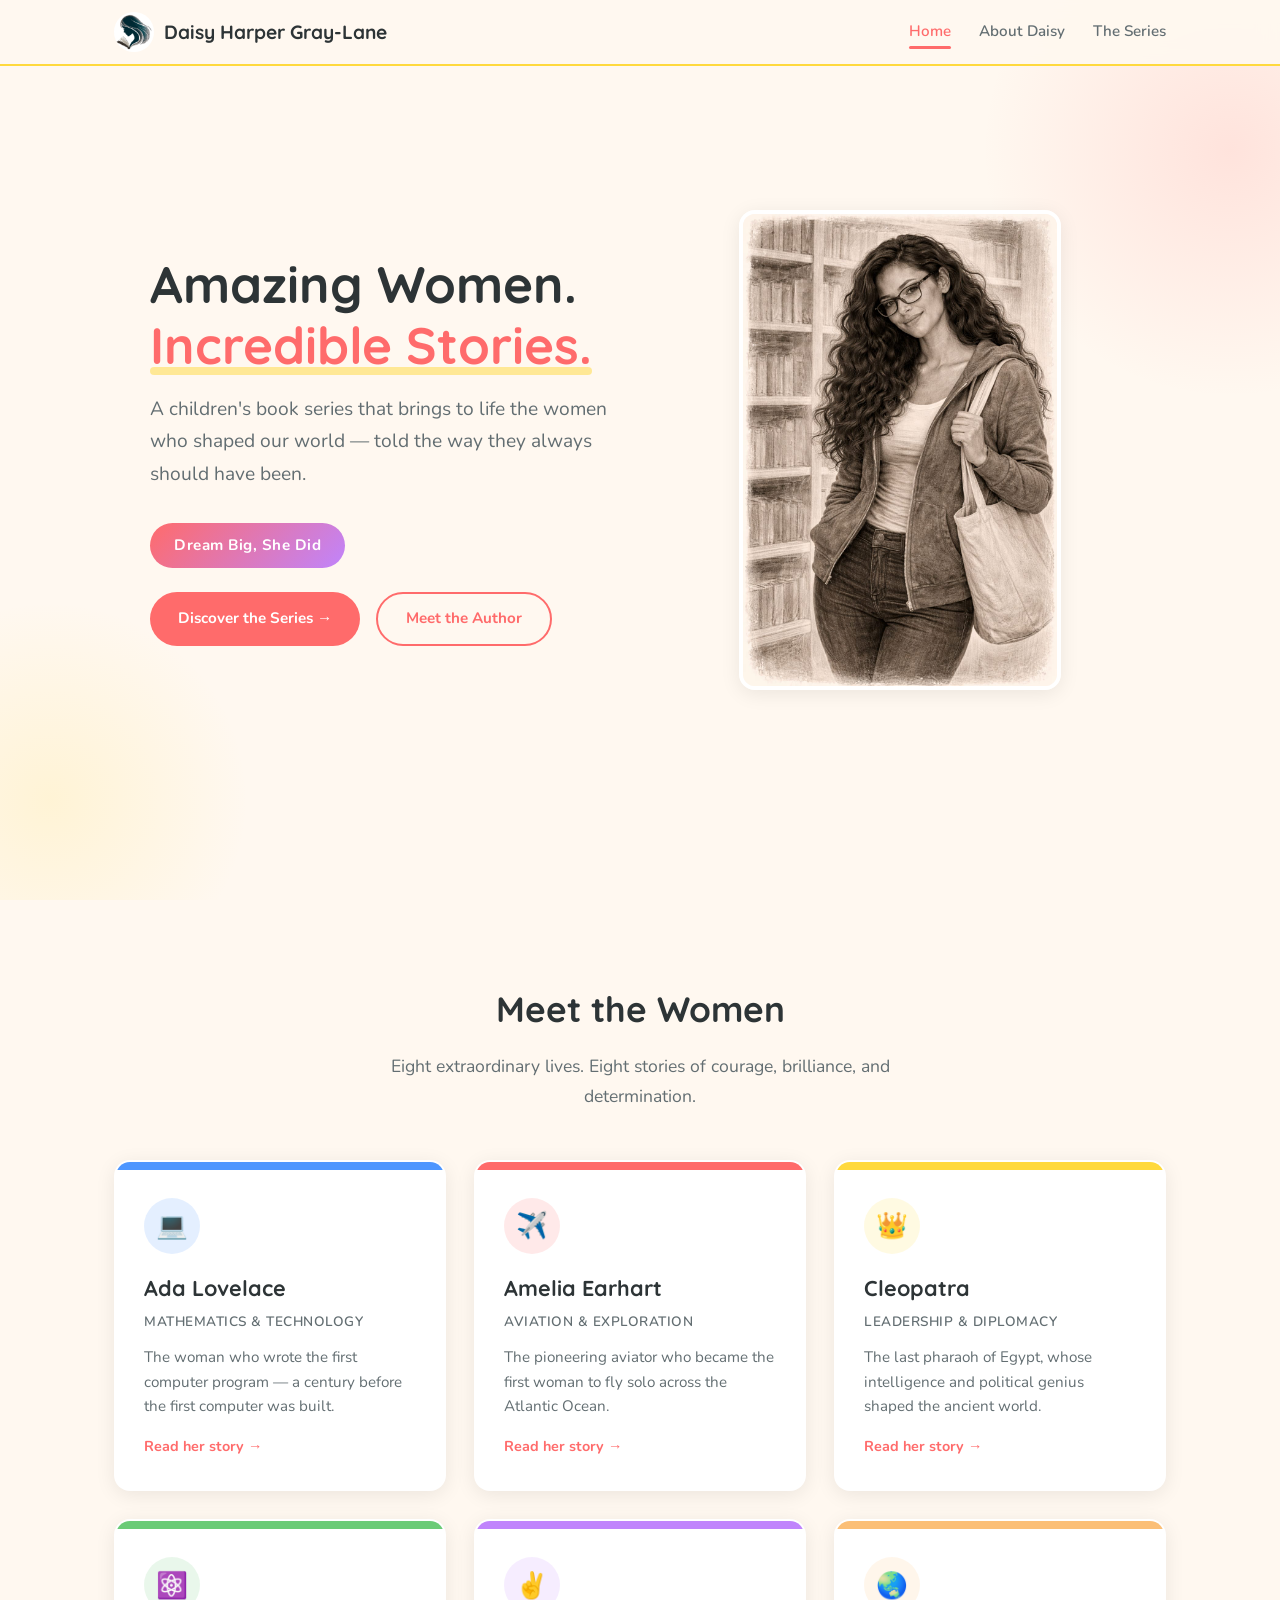
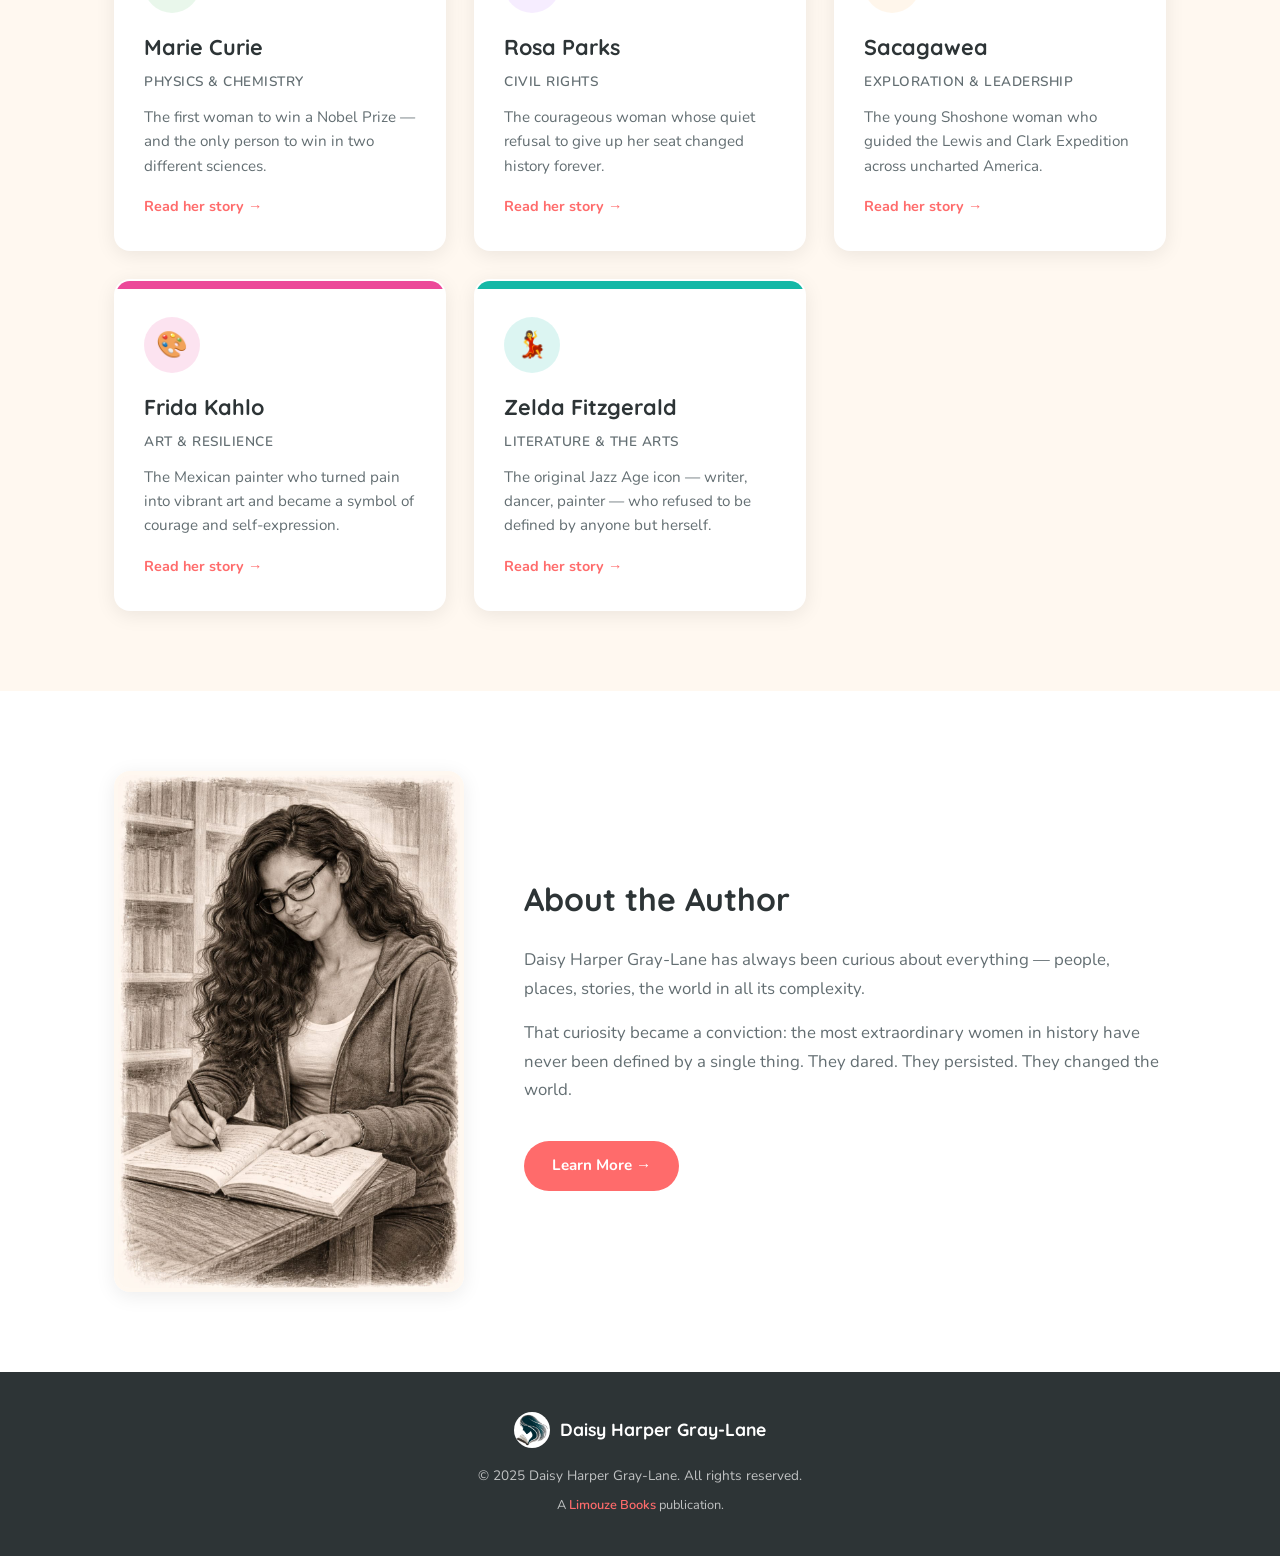
==== index.html @ cc04d556 "Update footer credit from Tonton Gug Studio to Limouze Books on all pages" ====
<!DOCTYPE html>
<html lang="en">
<head>
  <meta charset="UTF-8">
  <meta name="viewport" content="width=device-width, initial-scale=1.0">
  <title>Daisy Harper Gray-Lane | Dream Big, She Did</title>
  <meta name="description" content="Children's book series celebrating amazing women who changed the world. Written by Daisy Harper Gray-Lane.">
  <link rel="icon" href="assets/logo.png" type="image/png">
  <link rel="preconnect" href="https://fonts.googleapis.com">
  <link rel="preconnect" href="https://fonts.gstatic.com" crossorigin>
  <link href="https://fonts.googleapis.com/css2?family=Nunito:wght@400;600;700&family=Quicksand:wght@500;600;700&display=swap" rel="stylesheet">
  <link rel="stylesheet" href="style.css">
</head>
<body>

  <!-- NAVBAR -->
  <nav class="navbar">
    <div class="container">
      <a href="index.html" class="nav-logo">
        <img src="assets/logo.png" alt="Daisy Harper Gray-Lane logo">
        <span>Daisy Harper Gray-Lane</span>
      </a>
      <button class="nav-toggle" aria-label="Toggle menu">&#9776;</button>
      <div class="nav-links">
        <a href="index.html" class="active">Home</a>
        <a href="about.html">About Daisy</a>
        <a href="books.html">The Series</a>
      </div>
    </div>
  </nav>

  <!-- HERO -->
  <section class="hero">
    <div class="container">
      <div class="hero-text">
        <h1>Amazing Women.<br><span class="highlight">Incredible Stories.</span></h1>
        <p class="subtitle">A children's book series that brings to life the women who shaped our world &mdash; told the way they always should have been.</p>
        <span class="series-badge">Dream Big, She Did</span>
        <div class="btn-group">
          <a href="books.html" class="btn btn-primary">Discover the Series &#8594;</a>
          <a href="about.html" class="btn btn-outline">Meet the Author</a>
        </div>
      </div>
      <div class="hero-image">
        <img src="assets/daisy-standing.jpg" alt="Daisy Harper Gray-Lane">
      </div>
    </div>
  </section>

  <!-- WOMEN PREVIEW -->
  <section>
    <div class="container">
      <h2 class="section-title">Meet the Women</h2>
      <p class="section-subtitle">Eight extraordinary lives. Eight stories of courage, brilliance, and determination.</p>

      <div class="women-grid">

        <a href="ada-lovelace.html" class="woman-card fade-in">
          <div class="card-color color-ada"></div>
          <div class="card-body">
            <div class="card-icon icon-ada">&#128187;</div>
            <h3>Ada Lovelace</h3>
            <div class="card-field">Mathematics &amp; Technology</div>
            <p>The woman who wrote the first computer program &mdash; a century before the first computer was built.</p>
            <span class="card-link">Read her story &#8594;</span>
          </div>
        </a>

        <a href="amelia-earhart.html" class="woman-card fade-in">
          <div class="card-color color-amelia"></div>
          <div class="card-body">
            <div class="card-icon icon-amelia">&#9992;&#65039;</div>
            <h3>Amelia Earhart</h3>
            <div class="card-field">Aviation &amp; Exploration</div>
            <p>The pioneering aviator who became the first woman to fly solo across the Atlantic Ocean.</p>
            <span class="card-link">Read her story &#8594;</span>
          </div>
        </a>

        <a href="cleopatra.html" class="woman-card fade-in">
          <div class="card-color color-cleopatra"></div>
          <div class="card-body">
            <div class="card-icon icon-cleopatra">&#128081;</div>
            <h3>Cleopatra</h3>
            <div class="card-field">Leadership &amp; Diplomacy</div>
            <p>The last pharaoh of Egypt, whose intelligence and political genius shaped the ancient world.</p>
            <span class="card-link">Read her story &#8594;</span>
          </div>
        </a>

        <a href="marie-curie.html" class="woman-card fade-in">
          <div class="card-color color-marie"></div>
          <div class="card-body">
            <div class="card-icon icon-marie">&#9883;&#65039;</div>
            <h3>Marie Curie</h3>
            <div class="card-field">Physics &amp; Chemistry</div>
            <p>The first woman to win a Nobel Prize &mdash; and the only person to win in two different sciences.</p>
            <span class="card-link">Read her story &#8594;</span>
          </div>
        </a>

        <a href="rosa-parks.html" class="woman-card fade-in">
          <div class="card-color color-rosa"></div>
          <div class="card-body">
            <div class="card-icon icon-rosa">&#9996;&#65039;</div>
            <h3>Rosa Parks</h3>
            <div class="card-field">Civil Rights</div>
            <p>The courageous woman whose quiet refusal to give up her seat changed history forever.</p>
            <span class="card-link">Read her story &#8594;</span>
          </div>
        </a>

        <a href="sacagawea.html" class="woman-card fade-in">
          <div class="card-color color-sacagawea"></div>
          <div class="card-body">
            <div class="card-icon icon-sacagawea">&#127759;</div>
            <h3>Sacagawea</h3>
            <div class="card-field">Exploration &amp; Leadership</div>
            <p>The young Shoshone woman who guided the Lewis and Clark Expedition across uncharted America.</p>
            <span class="card-link">Read her story &#8594;</span>
          </div>
        </a>

        <a href="frida-kahlo.html" class="woman-card fade-in">
          <div class="card-color color-frida"></div>
          <div class="card-body">
            <div class="card-icon icon-frida">&#127912;</div>
            <h3>Frida Kahlo</h3>
            <div class="card-field">Art &amp; Resilience</div>
            <p>The Mexican painter who turned pain into vibrant art and became a symbol of courage and self-expression.</p>
            <span class="card-link">Read her story &#8594;</span>
          </div>
        </a>

        <a href="zelda-fitzgerald.html" class="woman-card fade-in">
          <div class="card-color color-zelda"></div>
          <div class="card-body">
            <div class="card-icon icon-zelda">&#128131;</div>
            <h3>Zelda Fitzgerald</h3>
            <div class="card-field">Literature &amp; the Arts</div>
            <p>The original Jazz Age icon &mdash; writer, dancer, painter &mdash; who refused to be defined by anyone but herself.</p>
            <span class="card-link">Read her story &#8594;</span>
          </div>
        </a>

      </div>
    </div>
  </section>

  <!-- ABOUT PREVIEW -->
  <section class="about-section">
    <div class="container">
      <div class="about-grid">
        <img src="assets/daisy-portrait.png" alt="Daisy Harper Gray-Lane" class="about-portrait fade-in">
        <div class="about-text fade-in">
          <h2>About the Author</h2>
          <p>Daisy Harper Gray-Lane has always been curious about everything &mdash; people, places, stories, the world in all its complexity.</p>
          <p>That curiosity became a conviction: the most extraordinary women in history have never been defined by a single thing. They dared. They persisted. They changed the world.</p>
          <a href="about.html" class="btn btn-primary" style="margin-top: 20px;">Learn More &#8594;</a>
        </div>
      </div>
    </div>
  </section>

  <!-- FOOTER -->
  <footer class="footer">
    <div class="container">
      <div class="footer-logo">
        <img src="assets/logo.png" alt="Logo">
        <span>Daisy Harper Gray-Lane</span>
      </div>
      <p>&copy; 2025 Daisy Harper Gray-Lane. All rights reserved.</p>
      <p class="tgs-credit">A <a href="https://limouze-books.vercel.app" target="_blank" rel="noopener">Limouze Books</a> publication.</p>
    </div>
  </footer>

  <script src="main.js"></script>
</body>
</html>
---- style.css ----
/* ===== RESET & BASE ===== */
*, *::before, *::after { box-sizing: border-box; margin: 0; padding: 0; }

:root {
  --coral: #FF6B6B;
  --sunshine: #FFD93D;
  --mint: #6BCB77;
  --sky: #4D96FF;
  --lavender: #C084FC;
  --peach: #FBBF77;
  --rose: #EC4899;
  --teal: #14B8A6;
  --cream: #FFF8F0;
  --dark: #2D3436;
  --gray: #636E72;
  --light-gray: #F0F0F0;
  --white: #FFFFFF;
  --radius: 16px;
  --radius-sm: 10px;
  --shadow: 0 4px 20px rgba(0,0,0,0.08);
  --shadow-hover: 0 8px 30px rgba(0,0,0,0.12);
  --transition: 0.3s ease;
}

html { scroll-behavior: smooth; }

body {
  font-family: 'Nunito', sans-serif;
  color: var(--dark);
  background: var(--cream);
  line-height: 1.7;
  font-size: 17px;
  overflow-x: hidden;
}

img { max-width: 100%; display: block; }
a { text-decoration: none; color: inherit; }
ul { list-style: none; }

.container {
  max-width: 1100px;
  margin: 0 auto;
  padding: 0 24px;
}

/* ===== NAVBAR ===== */
.navbar {
  position: fixed;
  top: 0;
  left: 0;
  right: 0;
  z-index: 100;
  background: rgba(255, 248, 240, 0.95);
  backdrop-filter: blur(10px);
  border-bottom: 2px solid var(--sunshine);
  padding: 12px 0;
}

.navbar .container {
  display: flex;
  align-items: center;
  justify-content: space-between;
}

.nav-logo {
  display: flex;
  align-items: center;
  gap: 10px;
  font-family: 'Quicksand', sans-serif;
  font-weight: 700;
  font-size: 1.2rem;
  color: var(--dark);
}

.nav-logo img {
  width: 40px;
  height: 40px;
  border-radius: 50%;
}

.nav-links {
  display: flex;
  gap: 28px;
  align-items: center;
}

.nav-links a {
  font-weight: 600;
  font-size: 0.95rem;
  color: var(--gray);
  transition: color var(--transition);
  position: relative;
}

.nav-links a::after {
  content: '';
  position: absolute;
  bottom: -4px;
  left: 0;
  width: 0;
  height: 3px;
  background: var(--coral);
  border-radius: 2px;
  transition: width var(--transition);
}

.nav-links a:hover,
.nav-links a.active {
  color: var(--coral);
}

.nav-links a:hover::after,
.nav-links a.active::after {
  width: 100%;
}

.nav-toggle {
  display: none;
  background: none;
  border: none;
  font-size: 1.5rem;
  cursor: pointer;
  color: var(--dark);
}

/* ===== HERO ===== */
.hero {
  min-height: 100vh;
  display: flex;
  align-items: center;
  padding-top: 80px;
  position: relative;
  overflow: hidden;
}

.hero::before {
  content: '';
  position: absolute;
  top: -100px;
  right: -200px;
  width: 500px;
  height: 500px;
  background: radial-gradient(circle, rgba(255,107,107,0.15), transparent 70%);
  border-radius: 50%;
}

.hero::after {
  content: '';
  position: absolute;
  bottom: -100px;
  left: -150px;
  width: 400px;
  height: 400px;
  background: radial-gradient(circle, rgba(255,217,61,0.15), transparent 70%);
  border-radius: 50%;
}

.hero .container {
  display: grid;
  grid-template-columns: 1fr 1fr;
  gap: 60px;
  align-items: center;
  position: relative;
  z-index: 1;
}

.hero-text h1 {
  font-family: 'Quicksand', sans-serif;
  font-size: 3.2rem;
  font-weight: 700;
  line-height: 1.2;
  margin-bottom: 16px;
}

.hero-text h1 .highlight {
  color: var(--coral);
  position: relative;
  display: inline-block;
}

.hero-text h1 .highlight::after {
  content: '';
  position: absolute;
  bottom: 2px;
  left: 0;
  right: 0;
  height: 8px;
  background: var(--sunshine);
  opacity: 0.5;
  border-radius: 4px;
  z-index: -1;
}

.hero-text .subtitle {
  font-size: 1.2rem;
  color: var(--gray);
  margin-bottom: 32px;
  max-width: 460px;
}

.hero-text .series-badge {
  display: inline-flex;
  align-items: center;
  gap: 8px;
  background: linear-gradient(135deg, var(--coral), var(--lavender));
  color: var(--white);
  padding: 10px 24px;
  border-radius: 50px;
  font-weight: 700;
  font-size: 0.95rem;
  letter-spacing: 0.5px;
}

.hero-image {
  display: flex;
  justify-content: center;
}

.hero-image img {
  max-height: 480px;
  border-radius: var(--radius);
  box-shadow: var(--shadow);
  border: 4px solid var(--white);
}

/* ===== BUTTONS ===== */
.btn {
  display: inline-flex;
  align-items: center;
  gap: 8px;
  padding: 12px 28px;
  border-radius: 50px;
  font-weight: 700;
  font-size: 0.95rem;
  transition: all var(--transition);
  cursor: pointer;
  border: none;
}

.btn-primary {
  background: var(--coral);
  color: var(--white);
}

.btn-primary:hover {
  background: #e85555;
  transform: translateY(-2px);
  box-shadow: var(--shadow-hover);
}

.btn-outline {
  background: transparent;
  color: var(--coral);
  border: 2px solid var(--coral);
}

.btn-outline:hover {
  background: var(--coral);
  color: var(--white);
  transform: translateY(-2px);
}

.btn-group {
  display: flex;
  gap: 16px;
  flex-wrap: wrap;
  margin-top: 24px;
}

/* ===== SECTIONS ===== */
section {
  padding: 80px 0;
}

.section-title {
  font-family: 'Quicksand', sans-serif;
  font-size: 2.2rem;
  font-weight: 700;
  text-align: center;
  margin-bottom: 12px;
}

.section-subtitle {
  text-align: center;
  color: var(--gray);
  font-size: 1.1rem;
  margin-bottom: 48px;
  max-width: 600px;
  margin-left: auto;
  margin-right: auto;
}

/* ===== CARDS (Women grid) ===== */
.women-grid {
  display: grid;
  grid-template-columns: repeat(auto-fill, minmax(300px, 1fr));
  gap: 28px;
}

.woman-card {
  background: var(--white);
  border-radius: var(--radius);
  overflow: hidden;
  box-shadow: var(--shadow);
  transition: all var(--transition);
  border: 2px solid transparent;
}

.woman-card:hover {
  transform: translateY(-6px);
  box-shadow: var(--shadow-hover);
  border-color: var(--coral);
}

.woman-card .card-color {
  height: 8px;
}

.woman-card .card-body {
  padding: 28px;
}

.woman-card .card-icon {
  width: 56px;
  height: 56px;
  border-radius: 50%;
  display: flex;
  align-items: center;
  justify-content: center;
  font-size: 1.6rem;
  margin-bottom: 16px;
}

.woman-card h3 {
  font-family: 'Quicksand', sans-serif;
  font-size: 1.35rem;
  font-weight: 700;
  margin-bottom: 4px;
}

.woman-card .card-field {
  font-size: 0.85rem;
  font-weight: 600;
  color: var(--gray);
  margin-bottom: 12px;
  text-transform: uppercase;
  letter-spacing: 0.5px;
}

.woman-card p {
  color: var(--gray);
  font-size: 0.95rem;
  line-height: 1.6;
}

.woman-card .card-link {
  display: inline-flex;
  align-items: center;
  gap: 6px;
  margin-top: 16px;
  font-weight: 700;
  color: var(--coral);
  font-size: 0.9rem;
  transition: gap var(--transition);
}

.woman-card:hover .card-link {
  gap: 10px;
}

/* Individual colors */
.color-ada { background: var(--sky); }
.color-amelia { background: var(--coral); }
.color-cleopatra { background: var(--sunshine); }
.color-marie { background: var(--mint); }
.color-rosa { background: var(--lavender); }
.color-sacagawea { background: var(--peach); }
.color-frida { background: var(--rose); }
.color-zelda { background: var(--teal); }

.icon-ada { background: rgba(77,150,255,0.15); color: var(--sky); }
.icon-amelia { background: rgba(255,107,107,0.15); color: var(--coral); }
.icon-cleopatra { background: rgba(255,217,61,0.15); color: #c9a800; }
.icon-marie { background: rgba(107,203,119,0.15); color: var(--mint); }
.icon-rosa { background: rgba(192,132,252,0.15); color: var(--lavender); }
.icon-sacagawea { background: rgba(251,191,119,0.15); color: #d48a1a; }
.icon-frida { background: rgba(236,72,153,0.15); color: var(--rose); }
.icon-zelda { background: rgba(20,184,166,0.15); color: var(--teal); }

/* ===== ABOUT / BIO ===== */
.about-section {
  background: var(--white);
}

.about-grid {
  display: grid;
  grid-template-columns: 350px 1fr;
  gap: 60px;
  align-items: center;
}

.about-portrait {
  border-radius: var(--radius);
  box-shadow: var(--shadow);
  border: 4px solid var(--cream);
}

.about-text h2 {
  font-family: 'Quicksand', sans-serif;
  font-size: 2rem;
  margin-bottom: 20px;
}

.about-text p {
  color: var(--gray);
  margin-bottom: 16px;
  font-size: 1.05rem;
}

.about-text .signature {
  font-style: italic;
  color: var(--coral);
  font-weight: 600;
  margin-top: 24px;
}

/* ===== WOMAN PAGE (individual) ===== */
.woman-hero {
  padding-top: 100px;
  padding-bottom: 60px;
  position: relative;
}

.woman-hero .hero-content {
  text-align: center;
  max-width: 700px;
  margin: 0 auto;
}

.woman-hero .hero-icon {
  width: 80px;
  height: 80px;
  border-radius: 50%;
  display: flex;
  align-items: center;
  justify-content: center;
  font-size: 2.5rem;
  margin: 0 auto 20px;
}

.woman-hero h1 {
  font-family: 'Quicksand', sans-serif;
  font-size: 2.8rem;
  margin-bottom: 8px;
}

.woman-hero .hero-subtitle {
  font-size: 1.2rem;
  color: var(--gray);
  font-weight: 600;
  margin-bottom: 8px;
}

.woman-hero .hero-field {
  display: inline-block;
  padding: 6px 18px;
  border-radius: 50px;
  font-size: 0.85rem;
  font-weight: 700;
  text-transform: uppercase;
  letter-spacing: 0.5px;
}

/* Timeline */
.timeline {
  max-width: 740px;
  margin: 0 auto;
  position: relative;
  padding-left: 40px;
}

.timeline::before {
  content: '';
  position: absolute;
  left: 15px;
  top: 0;
  bottom: 0;
  width: 3px;
  background: var(--light-gray);
  border-radius: 2px;
}

.timeline-item {
  position: relative;
  margin-bottom: 36px;
}

.timeline-item::before {
  content: '';
  position: absolute;
  left: -31px;
  top: 6px;
  width: 14px;
  height: 14px;
  border-radius: 50%;
  border: 3px solid var(--coral);
  background: var(--white);
}

.timeline-item h3 {
  font-family: 'Quicksand', sans-serif;
  font-size: 1.15rem;
  font-weight: 700;
  margin-bottom: 6px;
}

.timeline-item p {
  color: var(--gray);
  font-size: 0.98rem;
  line-height: 1.7;
}

.timeline-item .year {
  font-size: 0.8rem;
  font-weight: 700;
  color: var(--coral);
  text-transform: uppercase;
  letter-spacing: 1px;
  margin-bottom: 4px;
}

/* Key facts */
.facts-grid {
  display: grid;
  grid-template-columns: repeat(auto-fill, minmax(220px, 1fr));
  gap: 20px;
  max-width: 740px;
  margin: 0 auto;
}

.fact-card {
  background: var(--white);
  border-radius: var(--radius-sm);
  padding: 24px;
  text-align: center;
  box-shadow: var(--shadow);
}

.fact-card .fact-value {
  font-family: 'Quicksand', sans-serif;
  font-size: 2rem;
  font-weight: 700;
  color: var(--coral);
}

.fact-card .fact-label {
  font-size: 0.85rem;
  color: var(--gray);
  margin-top: 4px;
}

/* Quote block */
.quote-block {
  background: var(--white);
  border-left: 4px solid var(--coral);
  border-radius: 0 var(--radius-sm) var(--radius-sm) 0;
  padding: 24px 32px;
  margin: 40px auto;
  max-width: 600px;
  font-style: italic;
  font-size: 1.1rem;
  color: var(--gray);
  box-shadow: var(--shadow);
}

/* Back link */
.back-link {
  display: inline-flex;
  align-items: center;
  gap: 6px;
  font-weight: 700;
  color: var(--coral);
  margin-bottom: 20px;
  transition: gap var(--transition);
}

.back-link:hover { gap: 10px; }

/* Other women nav */
.other-women {
  background: var(--white);
  padding: 60px 0;
}

.other-women-grid {
  display: grid;
  grid-template-columns: repeat(auto-fill, minmax(160px, 1fr));
  gap: 16px;
  max-width: 740px;
  margin: 0 auto;
}

.other-woman-link {
  display: flex;
  flex-direction: column;
  align-items: center;
  gap: 8px;
  padding: 20px 12px;
  border-radius: var(--radius-sm);
  background: var(--cream);
  transition: all var(--transition);
  text-align: center;
}

.other-woman-link:hover {
  transform: translateY(-3px);
  box-shadow: var(--shadow);
}

.other-woman-link .mini-icon {
  width: 44px;
  height: 44px;
  border-radius: 50%;
  display: flex;
  align-items: center;
  justify-content: center;
  font-size: 1.3rem;
}

.other-woman-link span {
  font-weight: 700;
  font-size: 0.85rem;
}

/* ===== FOOTER ===== */
.footer {
  background: var(--dark);
  color: rgba(255,255,255,0.7);
  padding: 40px 0;
  text-align: center;
}

.footer-logo {
  display: flex;
  align-items: center;
  justify-content: center;
  gap: 10px;
  margin-bottom: 16px;
}

.footer-logo img {
  width: 36px;
  height: 36px;
  border-radius: 50%;
}

.footer-logo span {
  font-family: 'Quicksand', sans-serif;
  font-weight: 700;
  color: var(--white);
  font-size: 1.1rem;
}

.footer p {
  font-size: 0.85rem;
}

.footer a {
  color: var(--coral);
  font-weight: 600;
}

.footer .tgs-credit {
  margin-top: 8px;
  font-size: 0.8rem;
}

/* ===== RESPONSIVE ===== */
@media (max-width: 768px) {
  .hero .container {
    grid-template-columns: 1fr;
    text-align: center;
    gap: 40px;
  }

  .hero-text h1 { font-size: 2.4rem; }
  .hero-text .subtitle { margin: 0 auto 24px; }
  .btn-group { justify-content: center; }

  .hero-image { order: -1; }
  .hero-image img { max-height: 320px; }

  .about-grid {
    grid-template-columns: 1fr;
    text-align: center;
  }

  .about-portrait {
    max-width: 280px;
    margin: 0 auto;
  }

  .nav-links {
    display: none;
    position: absolute;
    top: 100%;
    left: 0;
    right: 0;
    background: var(--cream);
    flex-direction: column;
    padding: 20px;
    border-bottom: 2px solid var(--sunshine);
    gap: 16px;
  }

  .nav-links.active { display: flex; }
  .nav-toggle { display: block; }

  .women-grid {
    grid-template-columns: 1fr;
  }

  .woman-hero h1 { font-size: 2rem; }

  .section-title { font-size: 1.8rem; }

  .other-women-grid {
    grid-template-columns: repeat(3, 1fr);
  }
}

@media (max-width: 480px) {
  .other-women-grid {
    grid-template-columns: repeat(2, 1fr);
  }
}

/* ===== ANIMATIONS ===== */
.fade-in {
  opacity: 0;
  transform: translateY(20px);
  transition: opacity 0.6s ease, transform 0.6s ease;
}

.fade-in.visible {
  opacity: 1;
  transform: translateY(0);
}
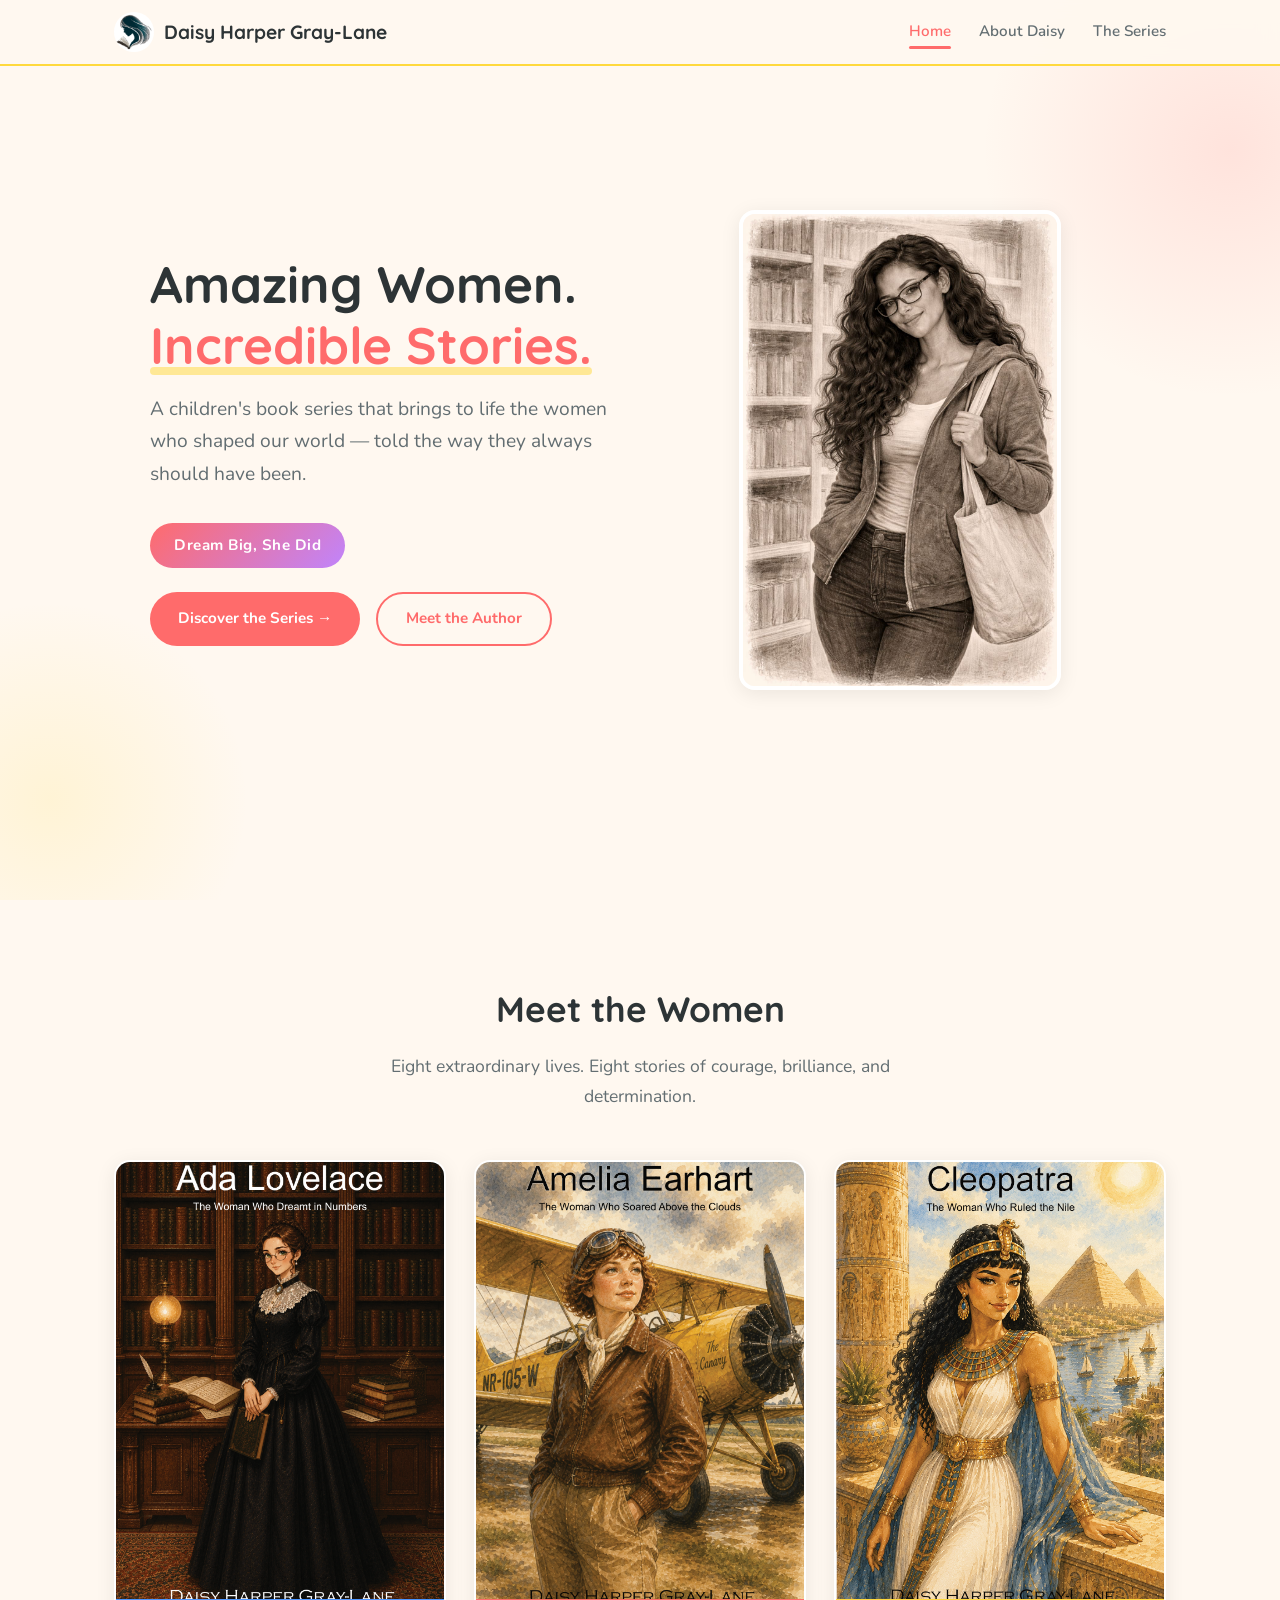
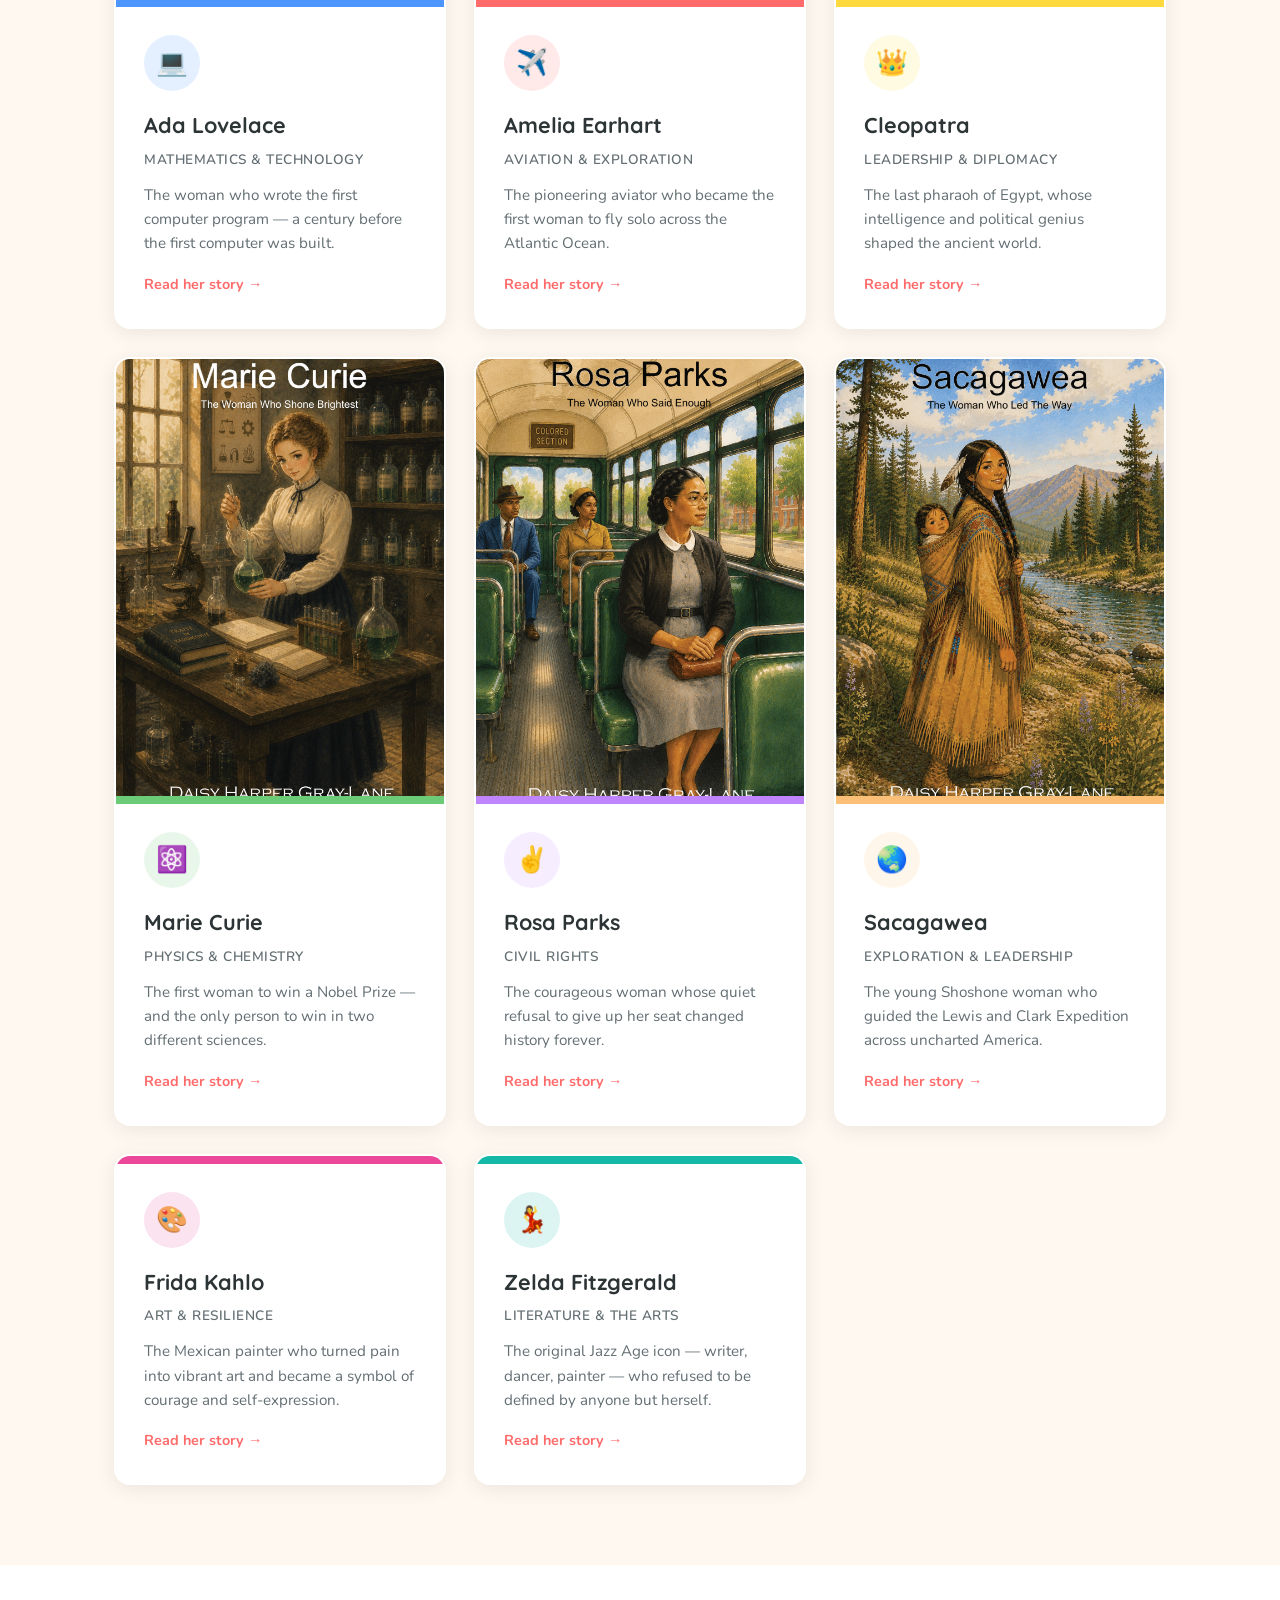
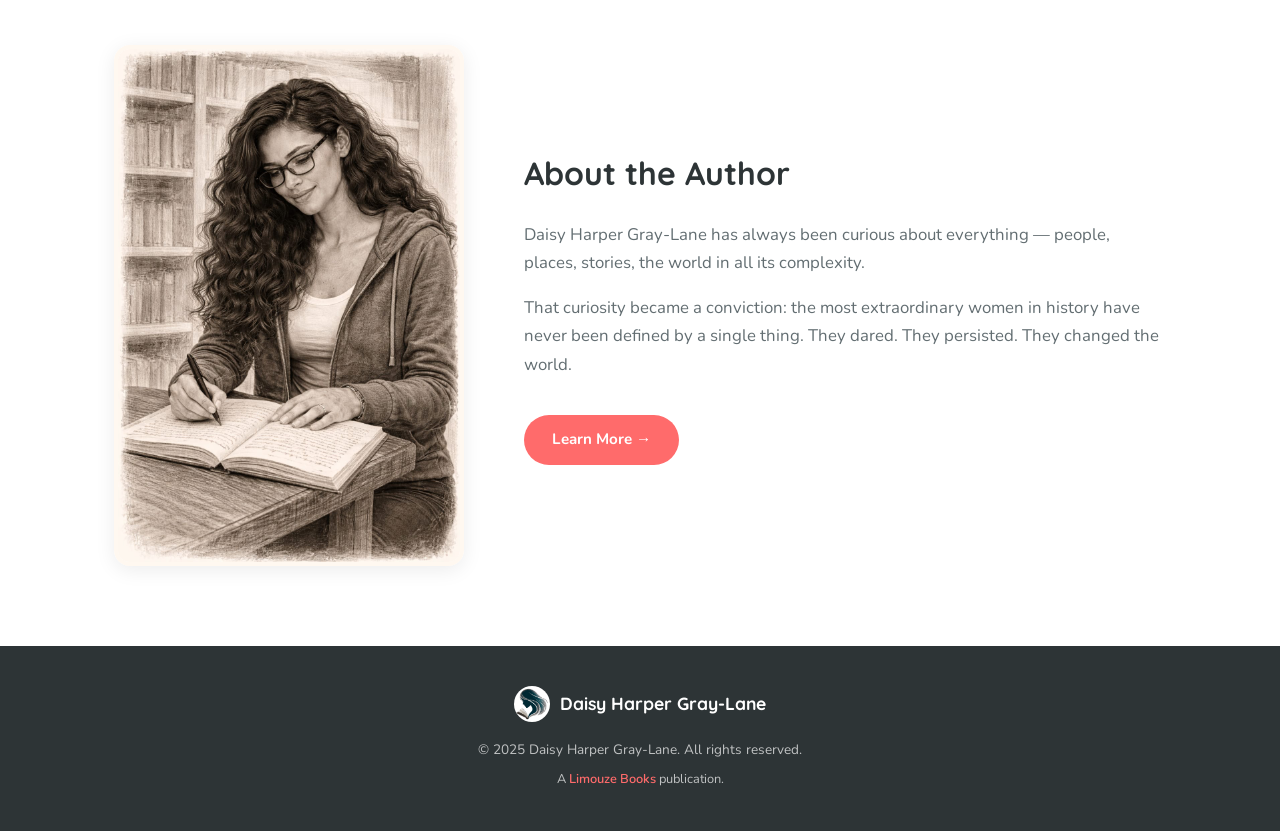
==== commit 15189745: "Update book covers and add cover thumbnails to series cards - Replace 6 cover artworks (Ada, Amelia," ====
--- a/index.html
+++ b/index.html
@@ -56,6 +56,7 @@
       <div class="women-grid">
 
         <a href="ada-lovelace.html" class="woman-card fade-in">
+          <div class="card-cover-thumb"><img src="assets/covers/ada-lovelace.png" alt="Ada Lovelace book cover"></div>
           <div class="card-color color-ada"></div>
           <div class="card-body">
             <div class="card-icon icon-ada">&#128187;</div>
@@ -67,6 +68,7 @@
         </a>
 
         <a href="amelia-earhart.html" class="woman-card fade-in">
+          <div class="card-cover-thumb"><img src="assets/covers/amelia-earhart.png" alt="Amelia Earhart book cover"></div>
           <div class="card-color color-amelia"></div>
           <div class="card-body">
             <div class="card-icon icon-amelia">&#9992;&#65039;</div>
@@ -78,6 +80,7 @@
         </a>
 
         <a href="cleopatra.html" class="woman-card fade-in">
+          <div class="card-cover-thumb"><img src="assets/covers/cleopatra.png" alt="Cleopatra book cover"></div>
           <div class="card-color color-cleopatra"></div>
           <div class="card-body">
             <div class="card-icon icon-cleopatra">&#128081;</div>
@@ -89,6 +92,7 @@
         </a>
 
         <a href="marie-curie.html" class="woman-card fade-in">
+          <div class="card-cover-thumb"><img src="assets/covers/marie-curie.png" alt="Marie Curie book cover"></div>
           <div class="card-color color-marie"></div>
           <div class="card-body">
             <div class="card-icon icon-marie">&#9883;&#65039;</div>
@@ -100,6 +104,7 @@
         </a>
 
         <a href="rosa-parks.html" class="woman-card fade-in">
+          <div class="card-cover-thumb"><img src="assets/covers/rosa-parks.png" alt="Rosa Parks book cover"></div>
           <div class="card-color color-rosa"></div>
           <div class="card-body">
             <div class="card-icon icon-rosa">&#9996;&#65039;</div>
@@ -111,6 +116,7 @@
         </a>
 
         <a href="sacagawea.html" class="woman-card fade-in">
+          <div class="card-cover-thumb"><img src="assets/covers/sacagawea.png" alt="Sacagawea book cover"></div>
           <div class="card-color color-sacagawea"></div>
           <div class="card-body">
             <div class="card-icon icon-sacagawea">&#127759;</div>
--- a/style.css
+++ b/style.css
@@ -529,6 +529,93 @@
   margin-bottom: 4px;
 }
 
+/* Book cover display */
+.book-cover-section {
+  padding: 20px 0 40px;
+}
+
+.book-cover-wrapper {
+  display: flex;
+  justify-content: center;
+  perspective: 1200px;
+}
+
+.book-cover {
+  position: relative;
+  max-width: 300px;
+  width: 100%;
+  border-radius: 6px;
+  overflow: hidden;
+  box-shadow:
+    0 1px 1px rgba(0,0,0,0.15),
+    0 10px 0 -7.5px var(--white),
+    0 10px 1px -6.5px rgba(0,0,0,0.15),
+    0 20px 0 -15px var(--white),
+    0 20px 1px -14px rgba(0,0,0,0.15),
+    0 30px 30px -10px rgba(0,0,0,0.3);
+  transform: rotateY(-8deg) rotateX(2deg);
+  transition: transform 0.5s ease;
+}
+
+.book-cover:hover {
+  transform: rotateY(0) rotateX(0);
+}
+
+.book-cover img {
+  display: block;
+  width: 100%;
+  height: auto;
+}
+
+.book-cover::before {
+  content: '';
+  position: absolute;
+  top: 0;
+  left: 0;
+  width: 8px;
+  height: 100%;
+  background: linear-gradient(90deg, rgba(0,0,0,0.2), transparent);
+  z-index: 2;
+  pointer-events: none;
+}
+
+.book-caption {
+  text-align: center;
+  margin-top: 24px;
+  font-family: 'Quicksand', sans-serif;
+  font-weight: 700;
+  color: var(--gray);
+  font-size: 0.9rem;
+  text-transform: uppercase;
+  letter-spacing: 1.5px;
+}
+
+@media (max-width: 768px) {
+  .book-cover {
+    max-width: 220px;
+    transform: none;
+  }
+}
+
+/* Cover thumb on series cards */
+.card-cover-thumb {
+  width: 100%;
+  aspect-ratio: 3/4;
+  overflow: hidden;
+  background: var(--light-gray);
+}
+
+.card-cover-thumb img {
+  width: 100%;
+  height: 100%;
+  object-fit: cover;
+  transition: transform 0.4s ease;
+}
+
+.woman-card:hover .card-cover-thumb img {
+  transform: scale(1.05);
+}
+
 /* Key facts */
 .facts-grid {
   display: grid;
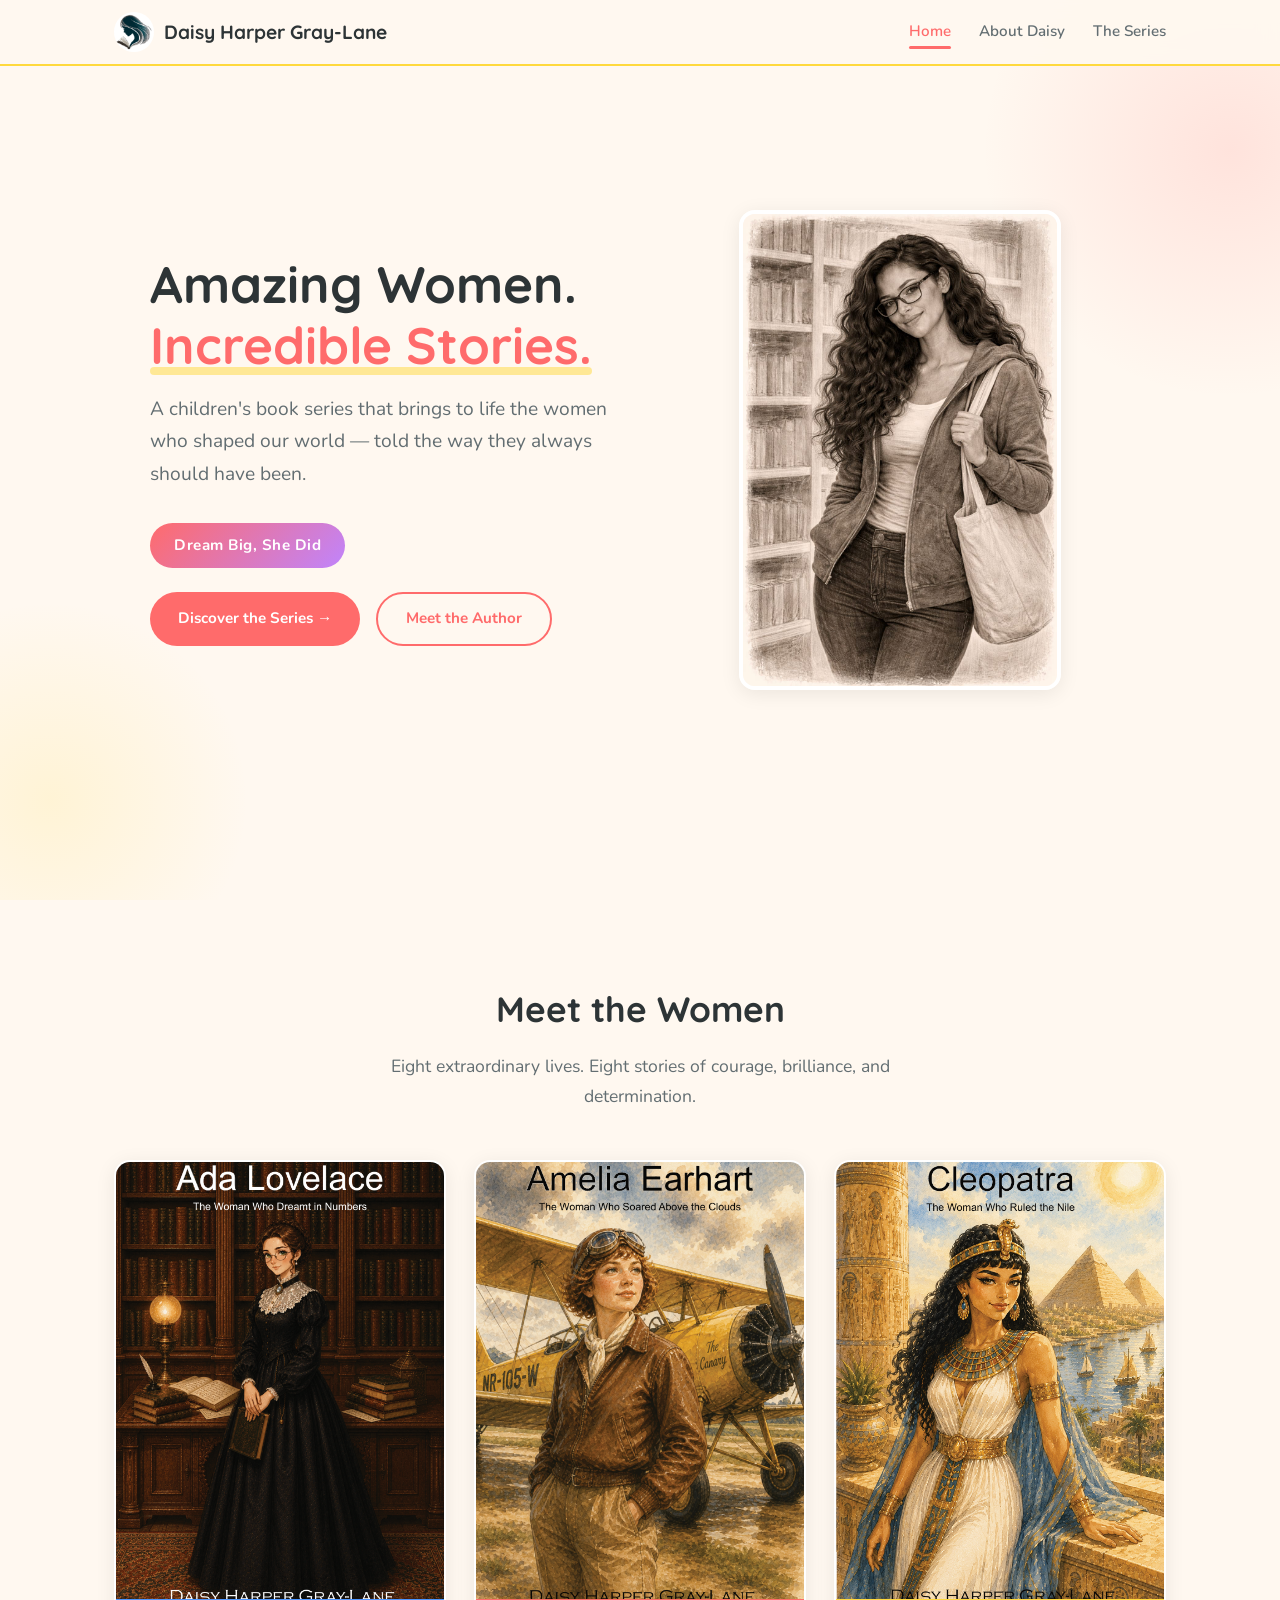
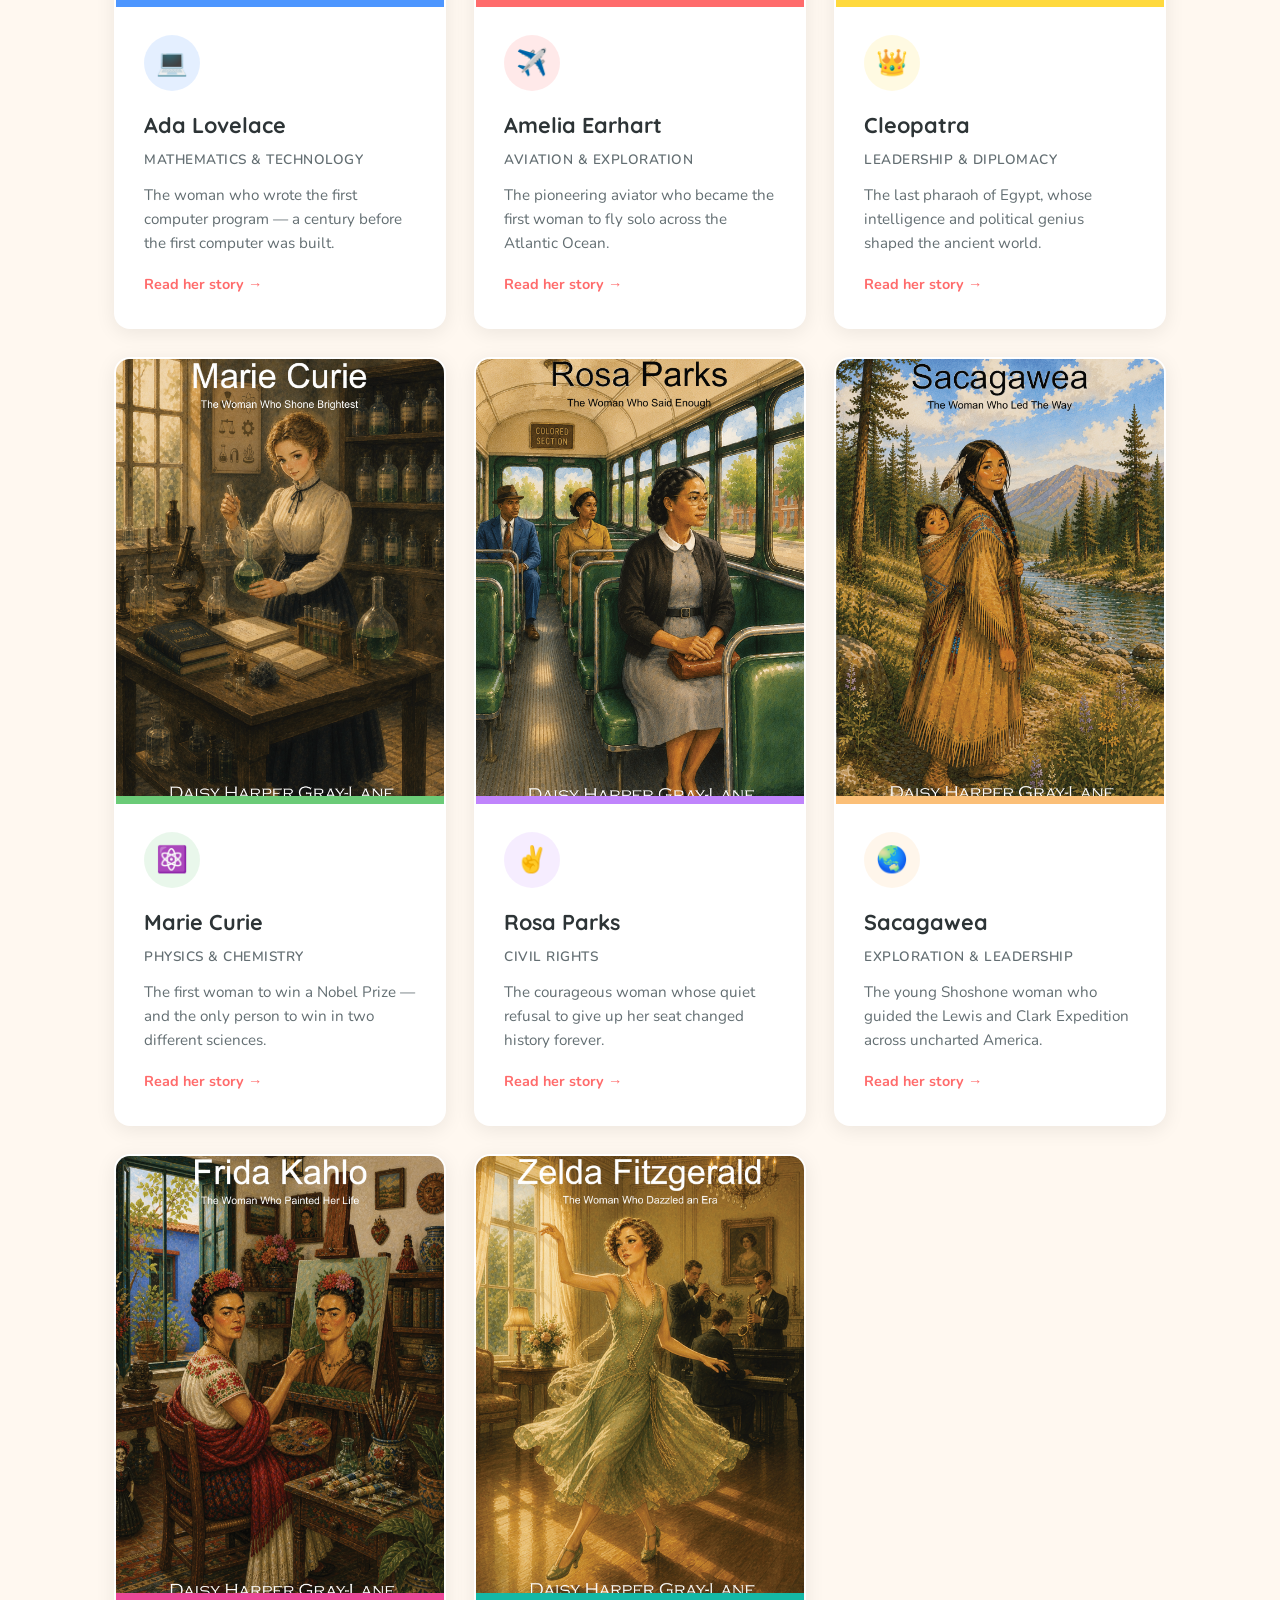
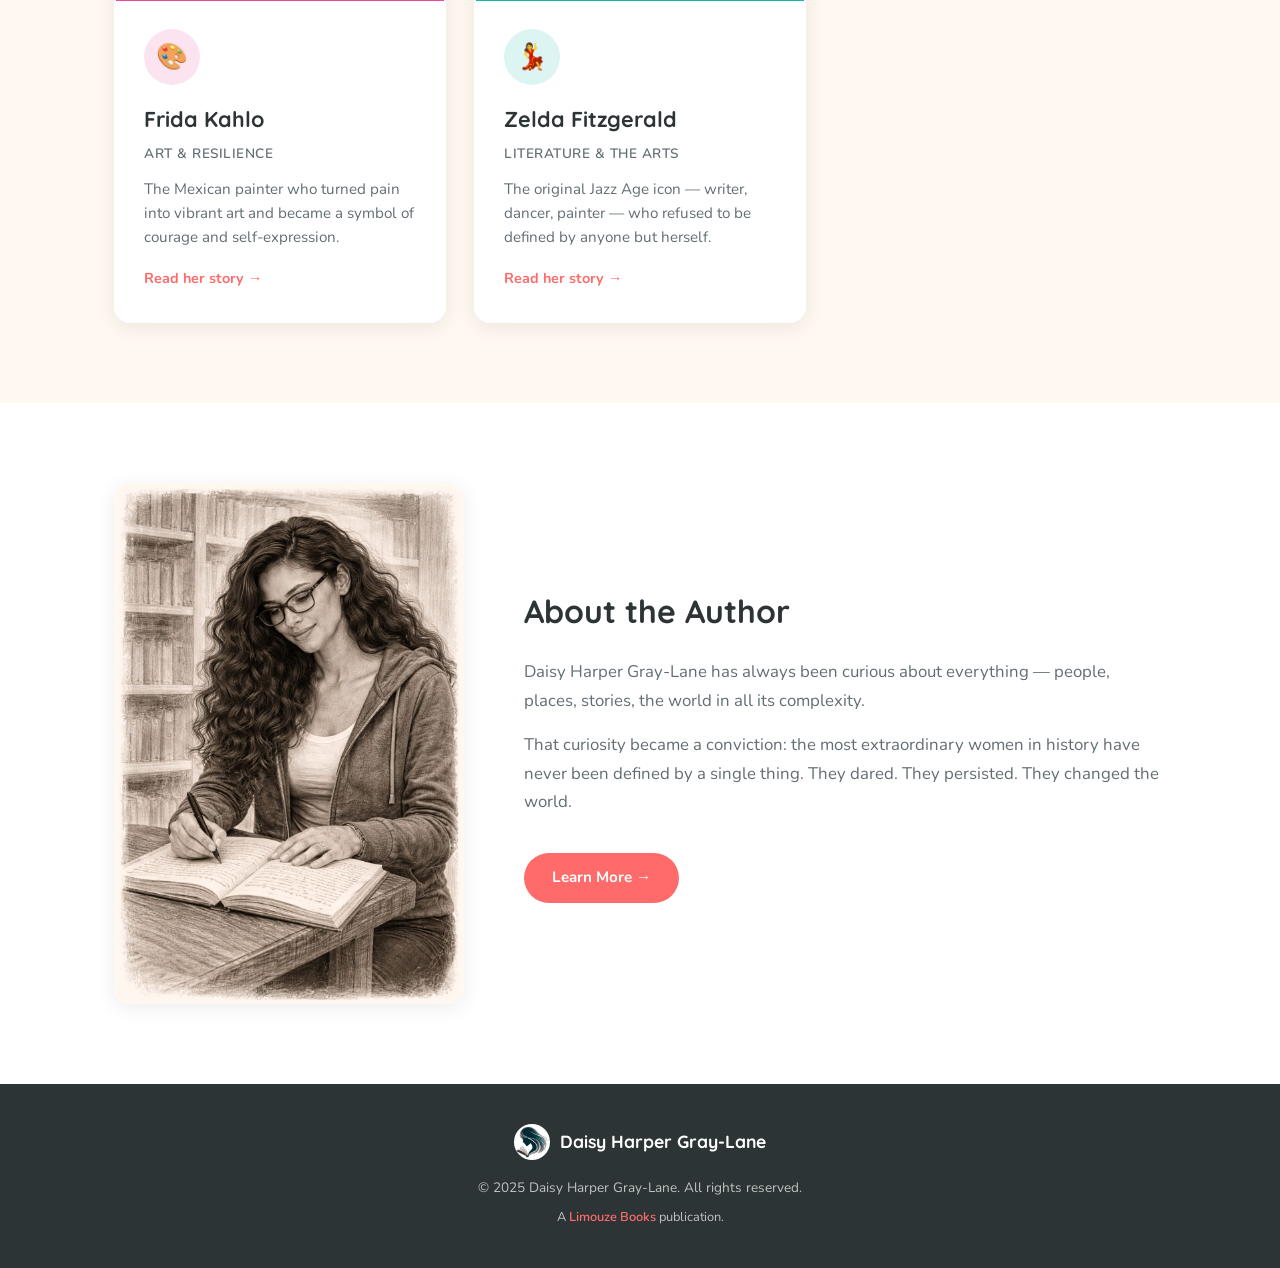
==== commit f3c7312f: "Add Frida Kahlo and Zelda Fitzgerald book covers (8/8 complete) - Add book-cover-section to characte" ====
--- a/index.html
+++ b/index.html
@@ -128,6 +128,7 @@
         </a>
 
         <a href="frida-kahlo.html" class="woman-card fade-in">
+          <div class="card-cover-thumb"><img src="assets/covers/frida-kahlo.png" alt="Frida Kahlo book cover"></div>
           <div class="card-color color-frida"></div>
           <div class="card-body">
             <div class="card-icon icon-frida">&#127912;</div>
@@ -139,6 +140,7 @@
         </a>
 
         <a href="zelda-fitzgerald.html" class="woman-card fade-in">
+          <div class="card-cover-thumb"><img src="assets/covers/zelda-fitzgerald.png" alt="Zelda Fitzgerald book cover"></div>
           <div class="card-color color-zelda"></div>
           <div class="card-body">
             <div class="card-icon icon-zelda">&#128131;</div>
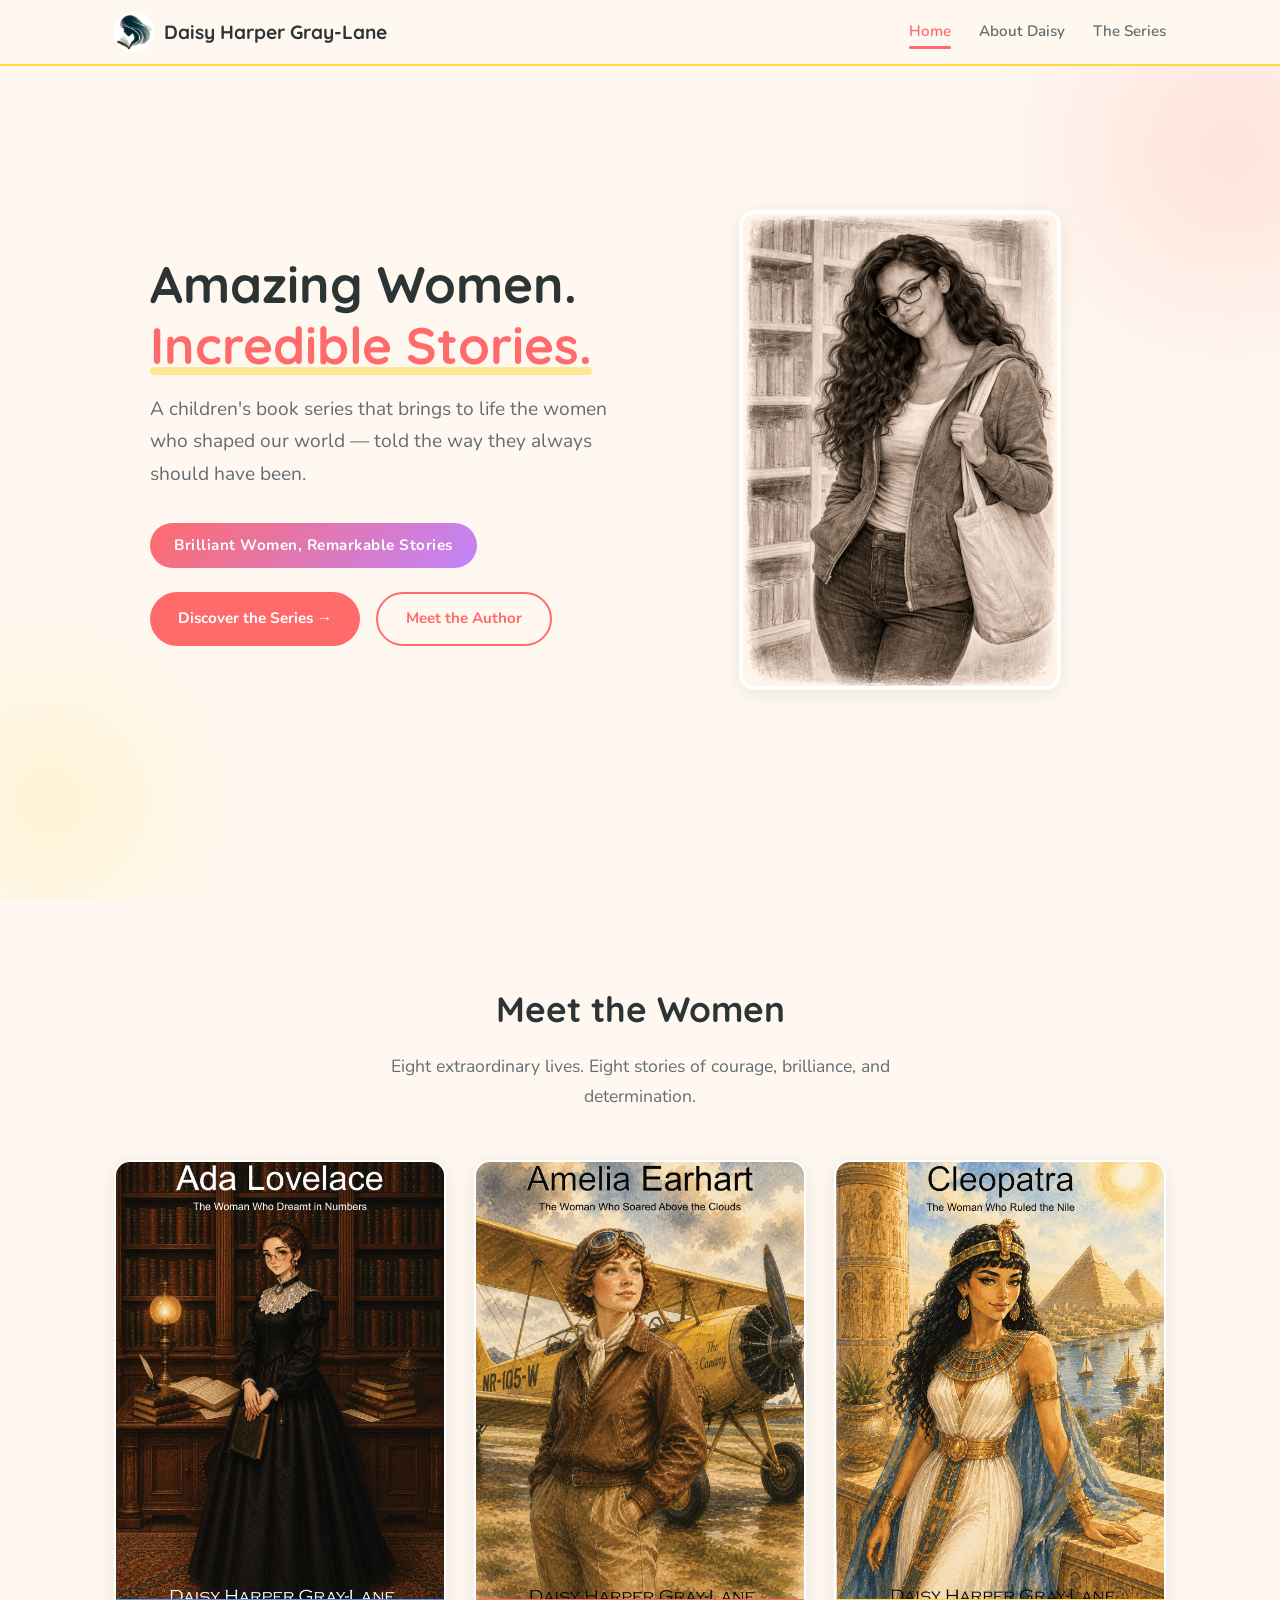
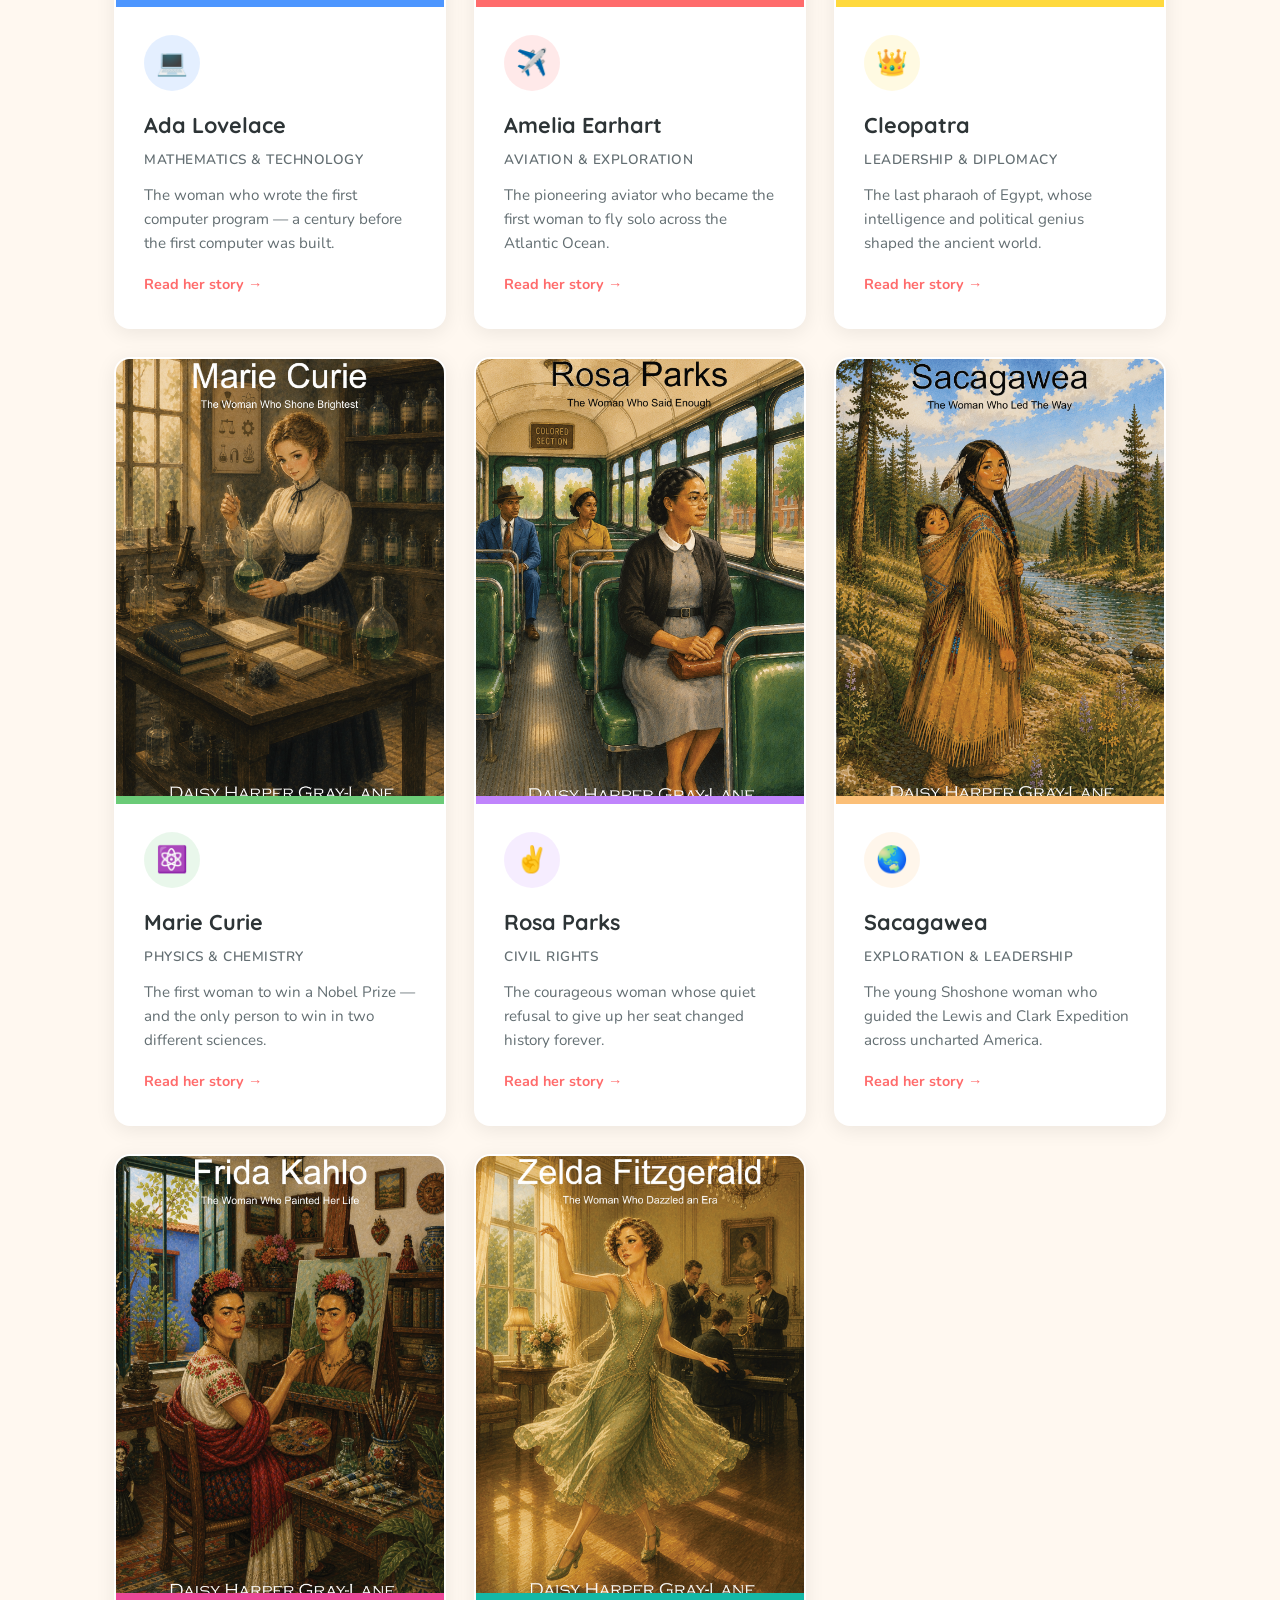
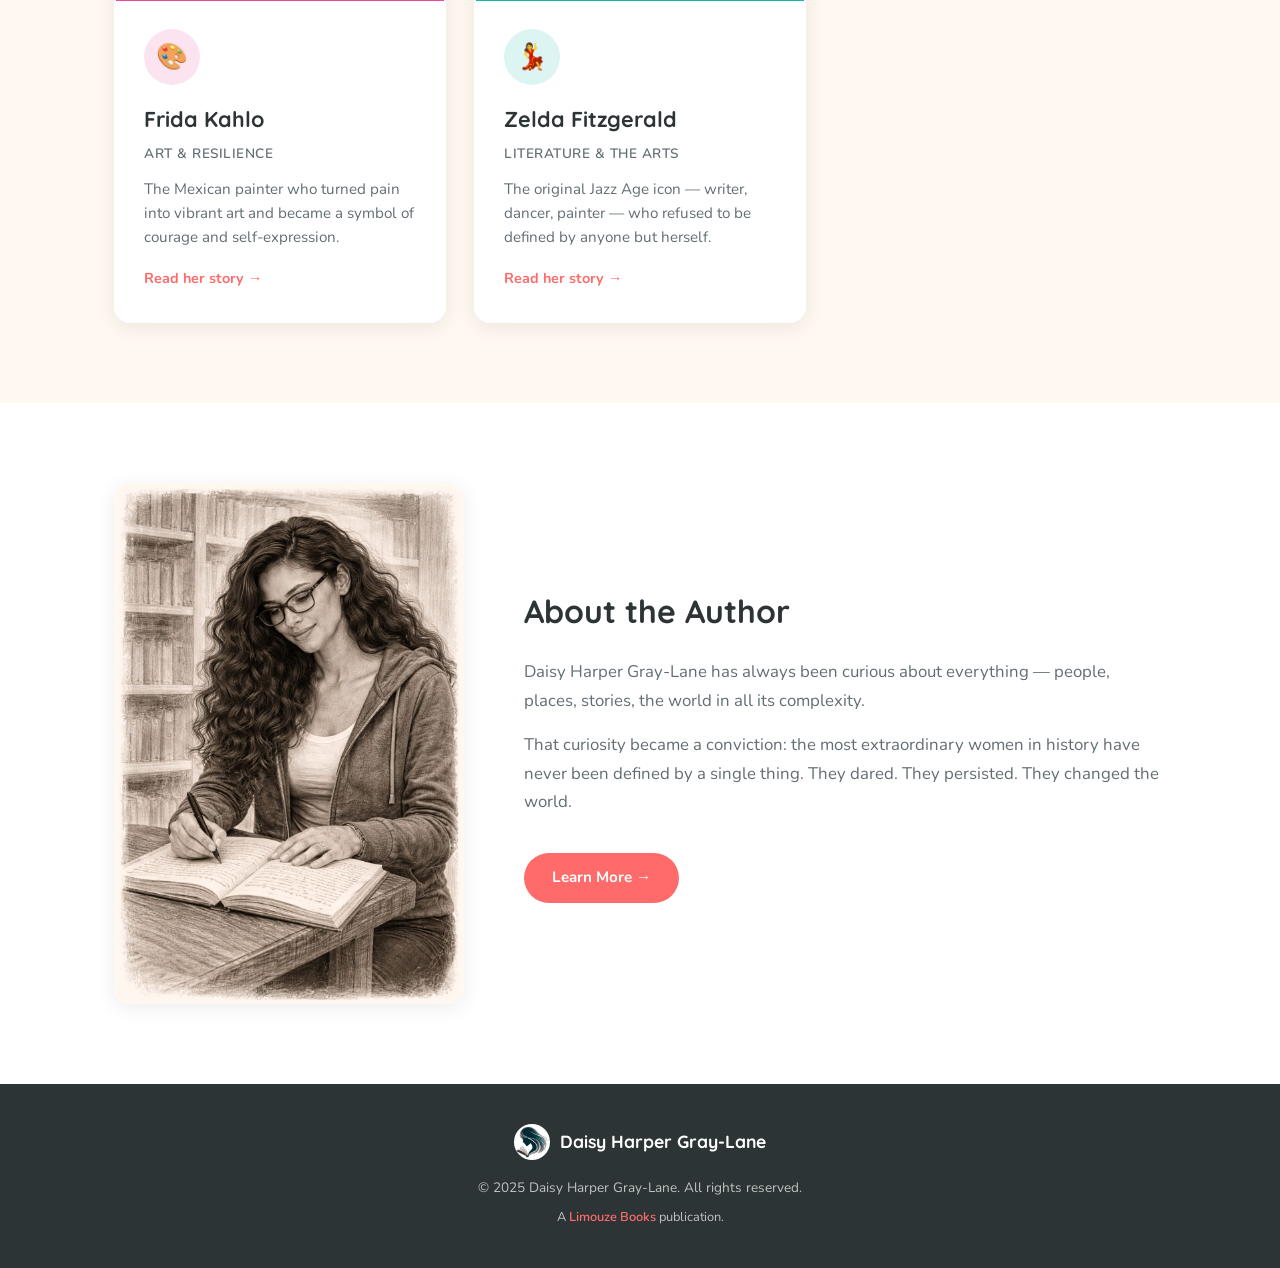
==== commit 79135683: "Rename series: Dream Big, She Did -> Brilliant Women, Remarkable Stories Updated across all 11 HTML " ====
--- a/index.html
+++ b/index.html
@@ -3,7 +3,7 @@
 <head>
   <meta charset="UTF-8">
   <meta name="viewport" content="width=device-width, initial-scale=1.0">
-  <title>Daisy Harper Gray-Lane | Dream Big, She Did</title>
+  <title>Daisy Harper Gray-Lane | Brilliant Women, Remarkable Stories</title>
   <meta name="description" content="Children's book series celebrating amazing women who changed the world. Written by Daisy Harper Gray-Lane.">
   <link rel="icon" href="assets/logo.png" type="image/png">
   <link rel="preconnect" href="https://fonts.googleapis.com">
@@ -35,7 +35,7 @@
       <div class="hero-text">
         <h1>Amazing Women.<br><span class="highlight">Incredible Stories.</span></h1>
         <p class="subtitle">A children's book series that brings to life the women who shaped our world &mdash; told the way they always should have been.</p>
-        <span class="series-badge">Dream Big, She Did</span>
+        <span class="series-badge">Brilliant Women, Remarkable Stories</span>
         <div class="btn-group">
           <a href="books.html" class="btn btn-primary">Discover the Series &#8594;</a>
           <a href="about.html" class="btn btn-outline">Meet the Author</a>
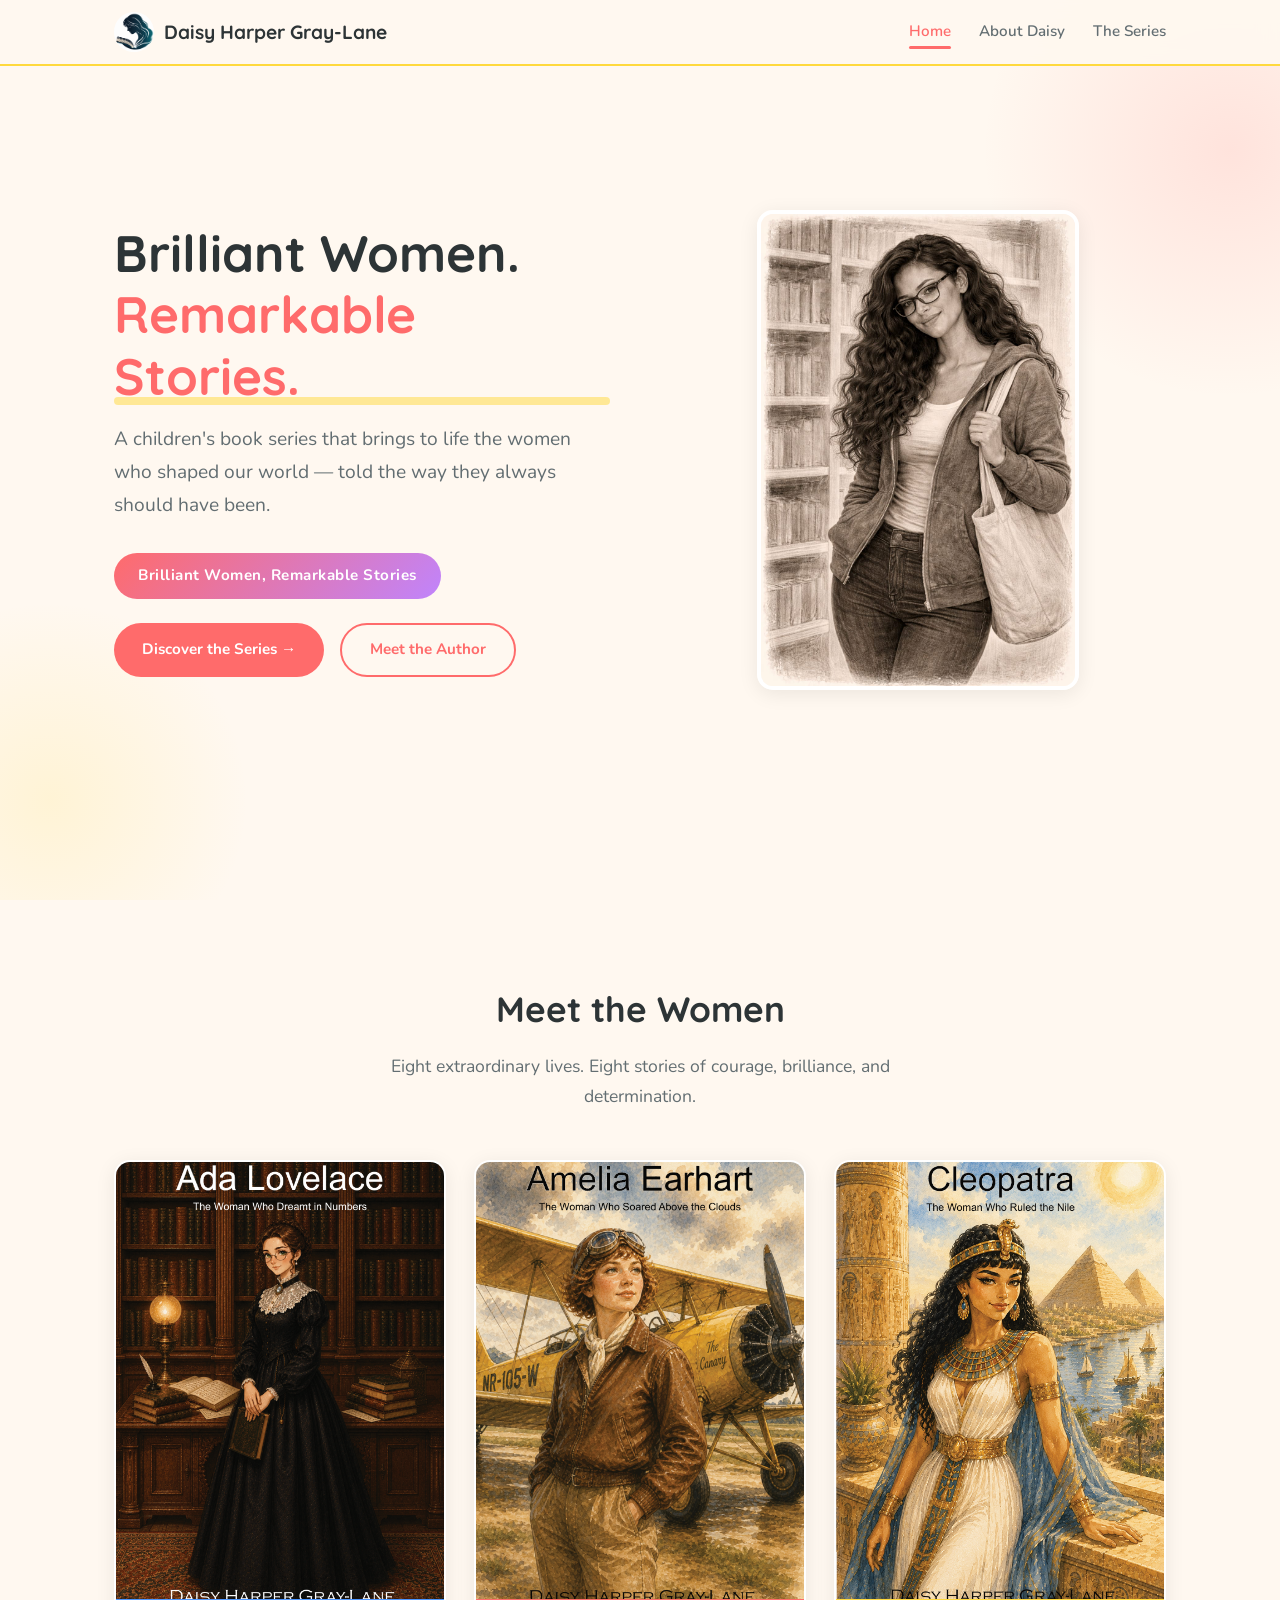
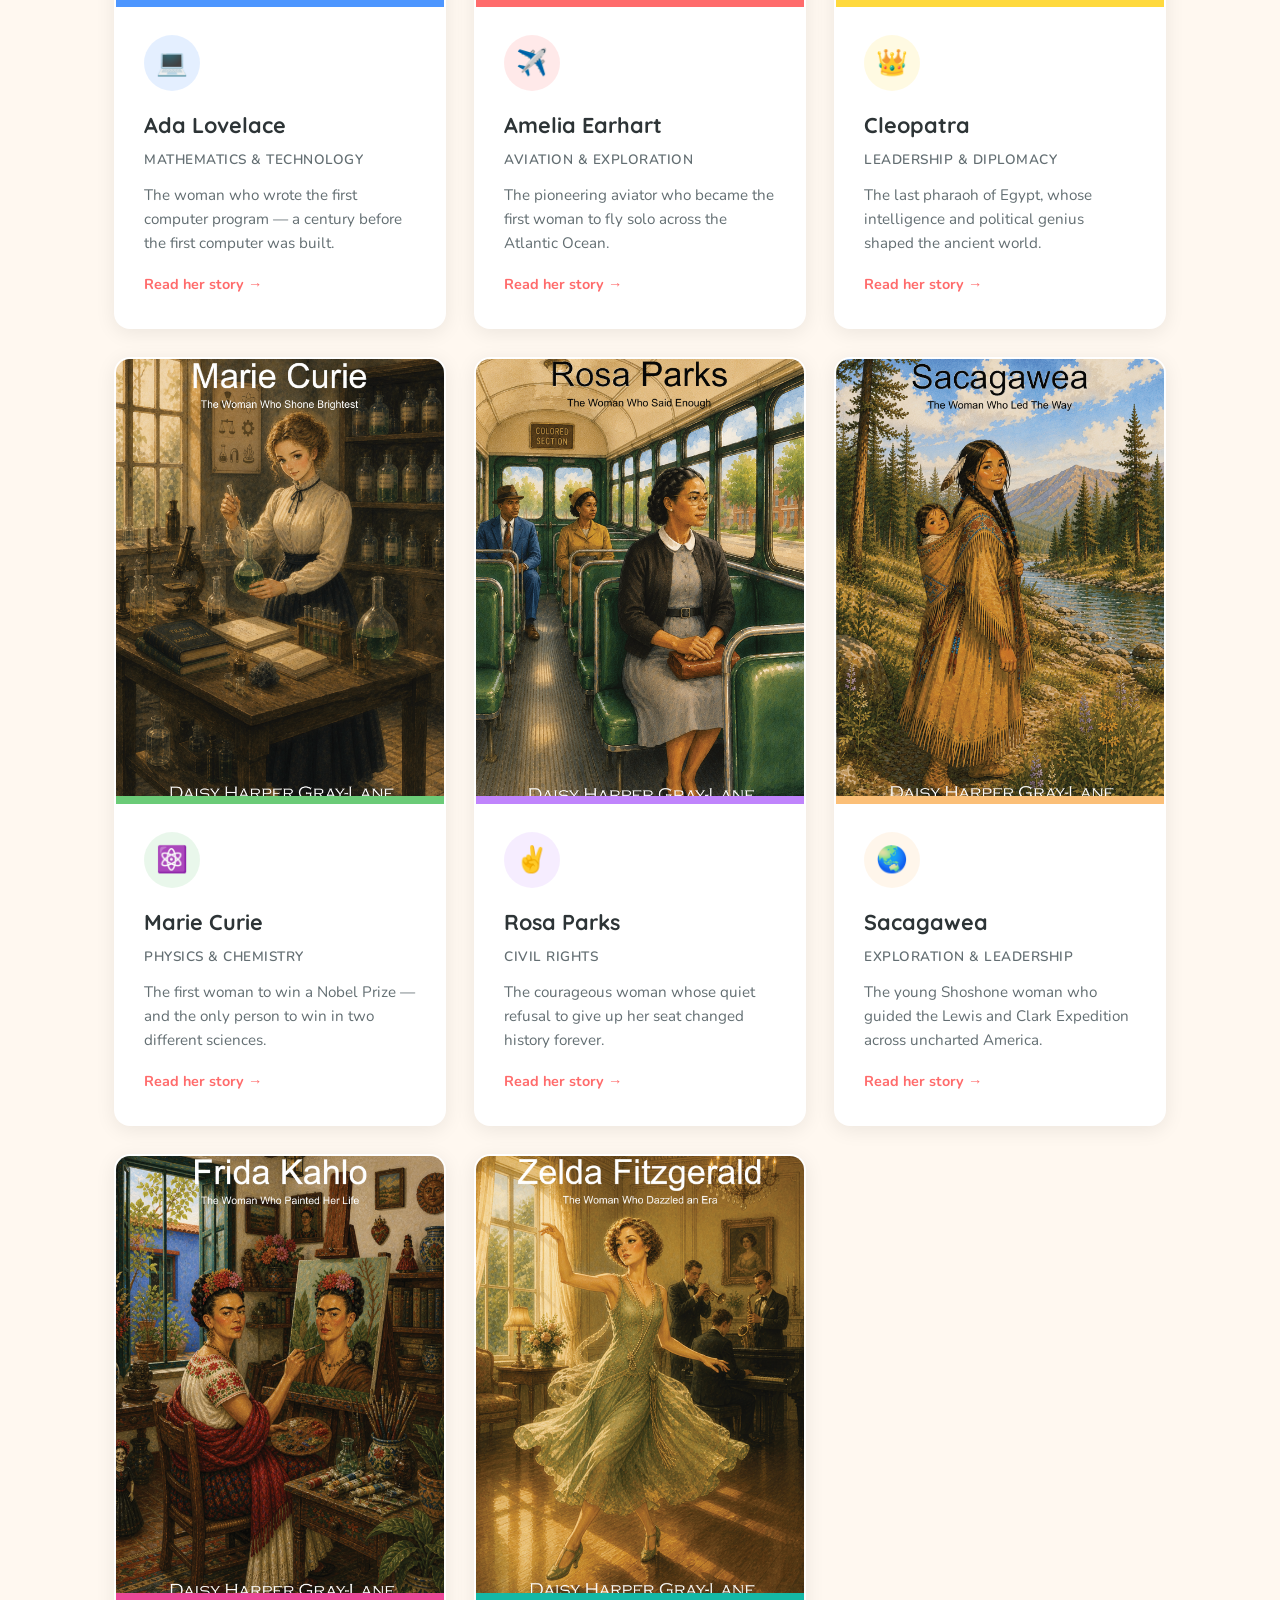
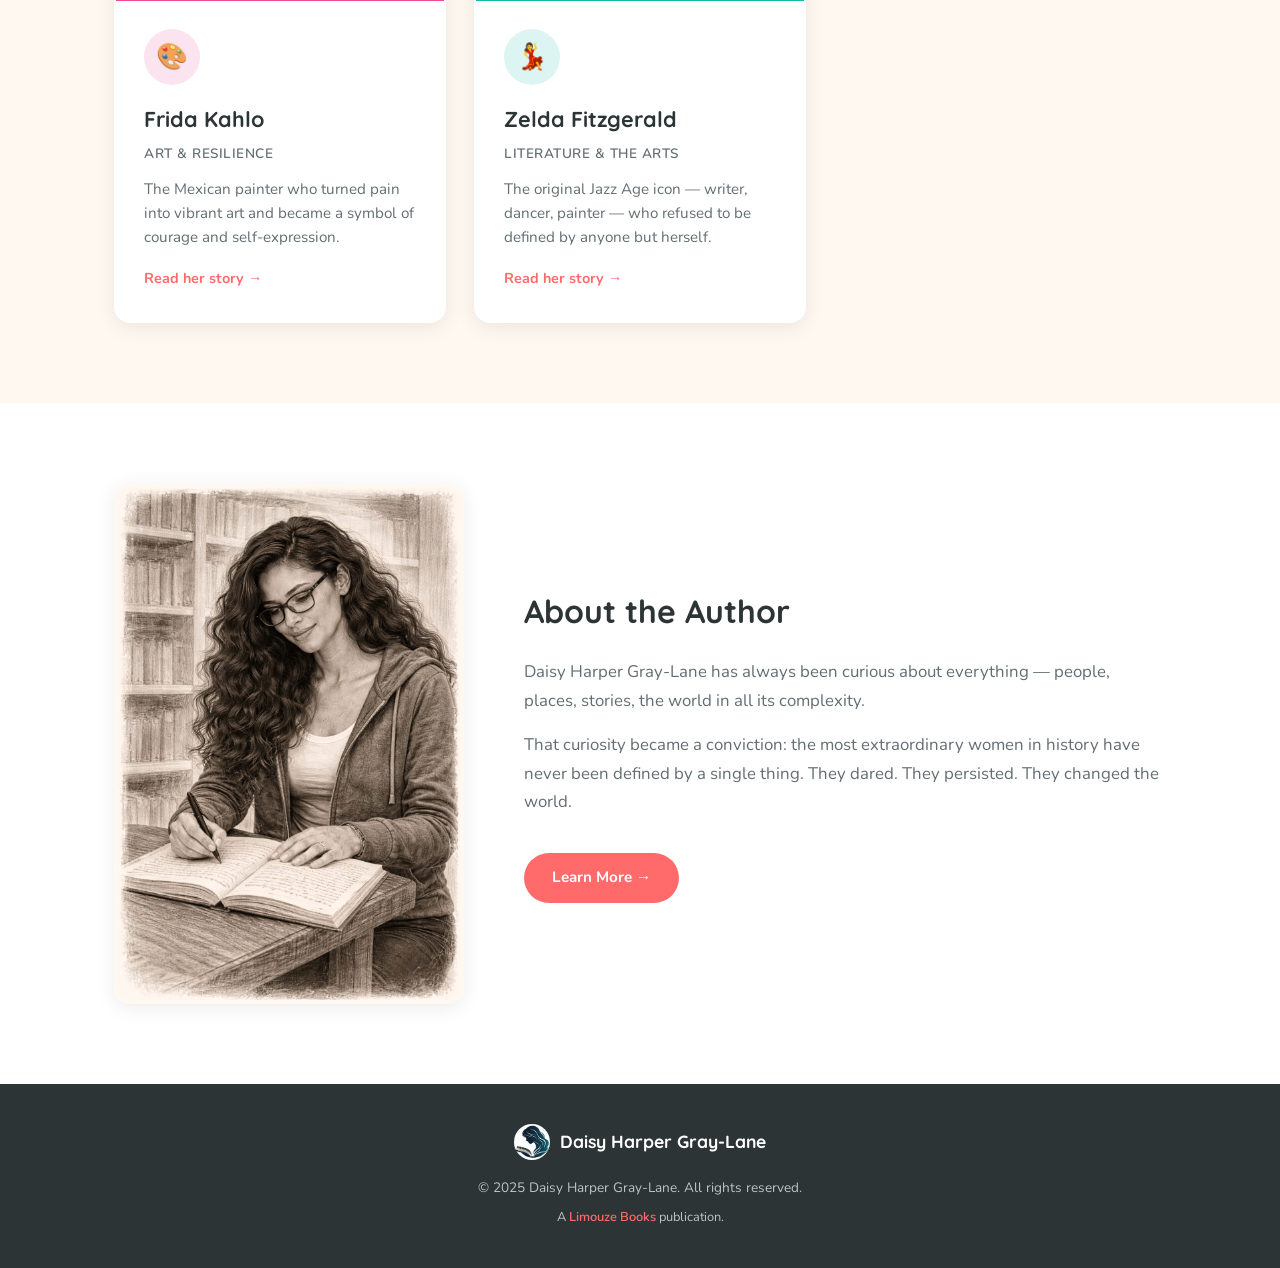
==== commit e5c0cb0b: "Rename series to "Brilliant Women, Remarkable Stories" Co-Authored-By: Claude Sonnet 4.6 <noreply@an" ====
--- a/index.html
+++ b/index.html
@@ -4,7 +4,7 @@
   <meta charset="UTF-8">
   <meta name="viewport" content="width=device-width, initial-scale=1.0">
   <title>Daisy Harper Gray-Lane | Brilliant Women, Remarkable Stories</title>
-  <meta name="description" content="Children's book series celebrating amazing women who changed the world. Written by Daisy Harper Gray-Lane.">
+  <meta name="description" content="Children's book series celebrating brilliant women who changed the world. Written by Daisy Harper Gray-Lane.">
   <link rel="icon" href="assets/logo.png" type="image/png">
   <link rel="preconnect" href="https://fonts.googleapis.com">
   <link rel="preconnect" href="https://fonts.gstatic.com" crossorigin>
@@ -33,7 +33,7 @@
   <section class="hero">
     <div class="container">
       <div class="hero-text">
-        <h1>Amazing Women.<br><span class="highlight">Incredible Stories.</span></h1>
+        <h1>Brilliant Women.<br><span class="highlight">Remarkable Stories.</span></h1>
         <p class="subtitle">A children's book series that brings to life the women who shaped our world &mdash; told the way they always should have been.</p>
         <span class="series-badge">Brilliant Women, Remarkable Stories</span>
         <div class="btn-group">
